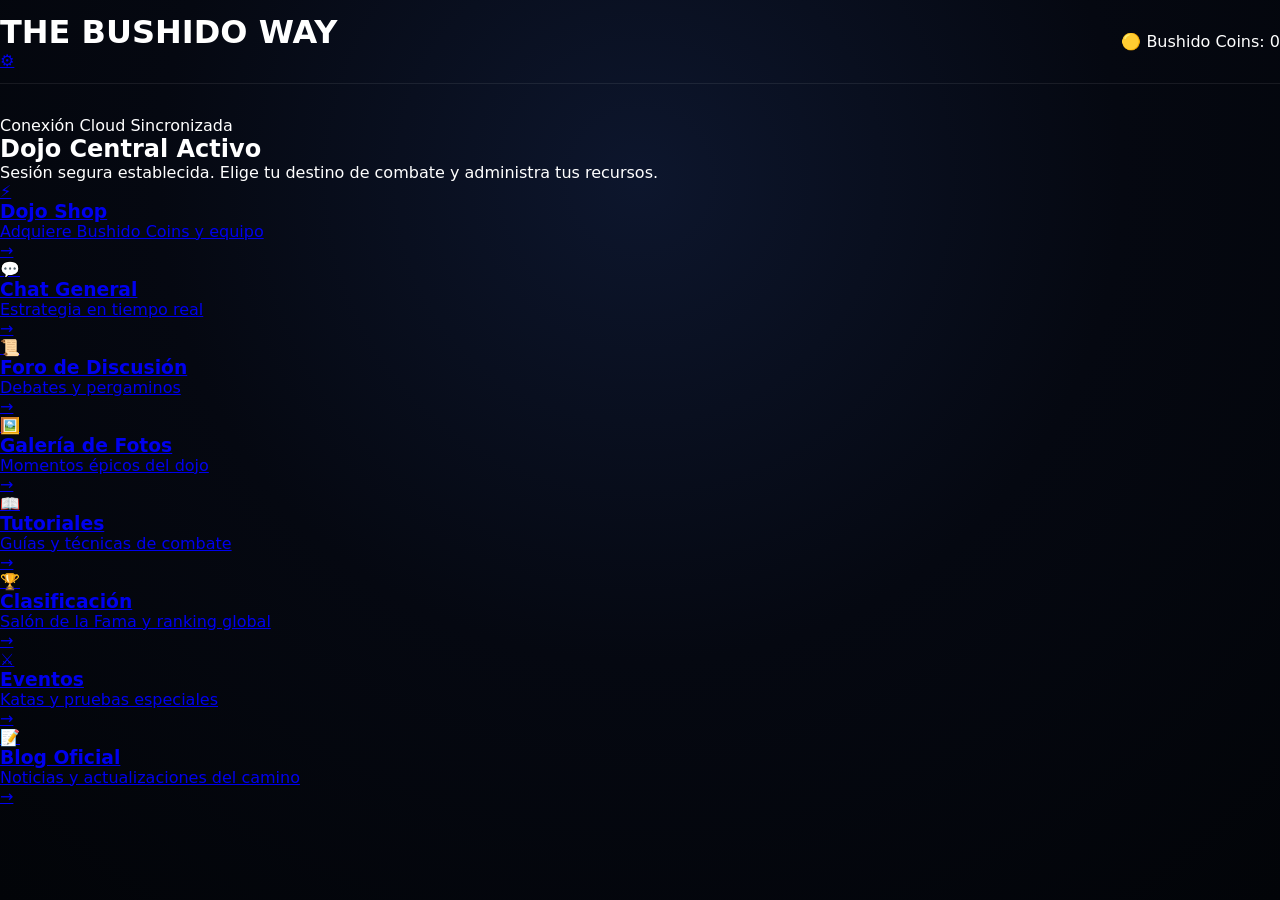
==== index.html @ c178db36 "Add files via upload" ====
﻿<!DOCTYPE html>
<html lang="es">
<head>
    <meta charset="UTF-8">
    <meta name="viewport" content="width=device-width, initial-scale=1.0">
    <title>The Bushido Way - Menú Principal</title>
    <!-- Estilo global y principal del proyecto -->
    <link rel="stylesheet" href="style.css">
</head>
<body>

    <!-- Cabecera Principal: Título, Widget de Monedas y Botón de Configuración -->
    <header class="main-header">
        <div class="header-top">
            <h1>THE BUSHIDO WAY</h1>
            <!-- Botón de Configuración (Engranaje) que redirige limpiamente a config.html -->
            <a href="config.html" class="config-gear-btn" title="Configuración">⚙️</a>
        </div>

        <!-- Widget de Monedas restaurado en su lugar original -->
        <div class="currency-widget" id="currencyWidget">
            <span class="coin-icon">🟡</span>
            <span class="coin-label">Bushido Coins:</span>
            <span id="coinBalance" class="coin-value">1100</span>
        </div>
    </header>

    <!-- Estado del Dojo / Cloud -->
    <section class="status-section">
        <div class="cloud-status-badge">
            <span class="status-dot"></span> Conexión Cloud Sincronizada
        </div>
        <h2>Dojo Central Activo</h2>
        <p>Sesión segura establecida. Elige tu destino de combate y administra tus recursos.</p>
    </section>

    <!-- Menú Principal con todos los accesos exactos vinculados a sus respectivos archivos -->
    <nav class="main-menu">
        <a href="shop.html" class="menu-card">
            <div class="menu-icon">⚡</div>
            <div class="menu-text">
                <h3>Dojo Shop</h3>
                <p>Adquiere Bushido Coins y equipo</p>
            </div>
            <span class="arrow">&rarr;</span>
        </a>

        <a href="chats.html" class="menu-card">
            <div class="menu-icon">💬</div>
            <div class="menu-text">
                <h3>Chat General</h3>
                <p>Estrategia en tiempo real</p>
            </div>
            <span class="arrow">&rarr;</span>
        </a>

        <a href="foro.html" class="menu-card">
            <div class="menu-icon">📜</div>
            <div class="menu-text">
                <h3>Foro de Discusión</h3>
                <p>Debates y pergaminos</p>
            </div>
            <span class="arrow">&rarr;</span>
        </a>

        <a href="fotos.html" class="menu-card">
            <div class="menu-icon">🖼️</div>
            <div class="menu-text">
                <h3>Galería de Fotos</h3>
                <p>Momentos épicos del dojo</p>
            </div>
            <span class="arrow">&rarr;</span>
        </a>

        <a href="tutoriales.html" class="menu-card">
            <div class="menu-icon">📖</div>
            <div class="menu-text">
                <h3>Tutoriales</h3>
                <p>Guías y técnicas de combate</p>
            </div>
            <span class="arrow">&rarr;</span>
        </a>

        <a href="clasificacion.html" class="menu-card">
            <div class="menu-icon">🏆</div>
            <div class="menu-text">
                <h3>Clasificación</h3>
                <p>Salón de la Fama y ranking global</p>
            </div>
            <span class="arrow">&rarr;</span>
        </a>

        <a href="eventos.html" class="menu-card">
            <div class="menu-icon">⚔️</div>
            <div class="menu-text">
                <h3>Eventos</h3>
                <p>Katas y pruebas especiales</p>
            </div>
            <span class="arrow">&rarr;</span>
        </a>

        <a href="blog.html" class="menu-card">
            <div class="menu-icon">📝</div>
            <div class="menu-text">
                <h3>Blog Oficial</h3>
                <p>Noticias y actualizaciones del camino</p>
            </div>
            <span class="arrow">&rarr;</span>
        </a>
    </nav>

    <!-- Script principal de control -->
    <script src="script.js"></script>
</body>
</html>
---- style.css ----
﻿:root {
    --bg-deep: #020408;
    --bg-surface: #0a0f1d;
    --bg-surface-hover: #121c38;
    --accent-gold: #f39c12;
    --accent-gold-glow: rgba(243, 156, 18, 0.45);
    --accent-cyan: #00cec9;
    --accent-cyan-glow: rgba(0, 206, 201, 0.45);
    --text-main: #ffffff;
    --text-muted: #8c9bae;
    --font-ui: 'Segoe UI', system-ui, -apple-system, sans-serif;
}

* {
    box-sizing: border-box;
    margin: 0;
    padding: 0;
}

body {
    background: radial-gradient(circle at 50% 20%, #0d162d 0%, #050811 50%, var(--bg-deep) 100%);
    color: var(--text-main);
    font-family: var(--font-ui);
    min-height: 100vh;
    overflow-x: hidden;
    position: relative;
}

/* Espacio 3D y Partículas de Luces Flotantes (Inspirado en arquitectura modular Python/Java de alto rendimiento) */
.cyber-3d-space {
    position: fixed;
    top: 0;
    left: 0;
    width: 100vw;
    height: 100vh;
    overflow: hidden;
    z-index: -1;
    pointer-events: none;
}

#floating-particles-canvas {
    position: absolute;
    top: 0;
    left: 0;
    width: 100%;
    height: 100%;
    z-index: 1;
}

.grid-floor {
    position: absolute;
    width: 200%;
    height: 200%;
    top: -50%;
    left: -50%;
    background-image: 
        linear-gradient(to right, rgba(243, 156, 18, 0.05) 1px, transparent 1px),
        linear-gradient(to bottom, rgba(243, 156, 18, 0.05) 1px, transparent 1px);
    background-size: 50px 50px;
    transform: perspective(600px) rotateX(60deg);
    animation: gridMove 25s linear infinite;
    z-index: 0;
}

@keyframes gridMove {
    0% { transform: perspective(600px) rotateX(60deg) translateY(0); }
    100% { transform: perspective(600px) rotateX(60deg) translateY(50px); }
}

.ninja-silhouette {
    position: absolute;
    opacity: 0.09;
    background-repeat: no-repeat;
    background-size: contain;
    z-index: 0;
}

.ninja-silhouette.s1 {
    width: 400px;
    height: 400px;
    right: -80px;
    bottom: -80px;
    background-image: radial-gradient(circle, var(--accent-gold) 0%, transparent 70%);
    animation: floatSilhouette 9s ease-in-out infinite alternate;
}

.ninja-silhouette.s2 {
    width: 300px;
    height: 300px;
    left: -50px;
    top: 5%;
    background-image: radial-gradient(circle, var(--accent-cyan) 0%, transparent 70%);
    animation: floatSilhouette 11s ease-in-out infinite alternate-reverse;
}

@keyframes floatSilhouette {
    0% { transform: translateY(0px) scale(1); }
    100% { transform: translateY(-30px) scale(1.08); }
}

.bushido-wrapper {
    width: 100%;
    max-width: 1280px;
    min-height: 100vh;
    margin: 0 auto;
    display: flex;
    flex-direction: column;
    padding: 1.2rem 1.5rem;
    position: relative;
    z-index: 2;
}

/* Header Adaptado y Limpio de Privacidad (Cero datos expuestos) */
.main-header {
    display: flex;
    justify-content: space-between;
    align-items: center;
    padding: 0.8rem 0;
    margin-bottom: 2rem;
    border-bottom: 1px solid rgba(255, 255, 255, 0.08);
}

.logo-area {
    display: flex;
    align-items: center;
    gap: 0.8rem;
    max-width: calc(100% - 70px);
}

.logo-icon {
    font-size: 1.6rem;
    filter: drop-shadow(0 0 12px var(--accent-gold));
}

/* Título Épico con Relieve y Brillo 3D */
.epic-title {
    font-size: clamp(1.1rem, 4vw, 1.8rem);
    letter-spacing: 2px;
    font-weight: 900;
    background: linear-gradient(135deg, #ffffff 30%, var(--accent-gold) 100%);
    -webkit-background-clip: text;
    -webkit-text-fill-color: transparent;
    text-transform: uppercase;
    filter: drop-shadow(0 0 15px rgba(243, 156, 18, 0.3));
    white-space: nowrap;
    overflow: hidden;
    text-overflow: ellipsis;
}

.hidden {
    display: none !important;
}

/* Tarjetas 3D Estilo Gaming con Brillo Intenso */
.auth-section, .verify-section {
    flex: 1;
    display: flex;
    justify-content: center;
    align-items: center;
    padding: 1.5rem 0;
}

.gaming-card-3d {
    position: relative;
    background: linear-gradient(145deg, rgba(14, 22, 40, 0.92), rgba(6, 10, 18, 0.97));
    border: 1px solid rgba(243, 156, 18, 0.4);
    padding: 2.5rem 2rem;
    border-radius: 20px;
    width: 100%;
    max-width: 440px;
    text-align: center;
    box-shadow: 0 25px 60px rgba(0, 0, 0, 0.85), 0 0 40px var(--accent-gold-glow);
    backdrop-filter: blur(15px);
    transform: perspective(1000px) rotateX(1deg);
    transition: transform 0.3s ease;
}

.gaming-card-3d:hover {
    transform: perspective(1000px) rotateX(0deg) translateY(-4px);
}

.card-glow-fx {
    position: absolute;
    top: -50px;
    left: 50%;
    transform: translateX(-50%);
    width: 200px;
    height: 100px;
    background: var(--accent-gold);
    filter: blur(70px);
    opacity: 0.35;
    z-index: 0;
}

/* Botón Back perfectamente posicionado */
.btn-back-arrow {
    position: absolute;
    top: 1rem;
    left: 1rem;
    background: rgba(255, 255, 255, 0.05);
    border: 1px solid rgba(255, 255, 255, 0.15);
    color: var(--text-main);
    padding: 0.35rem 0.75rem;
    border-radius: 8px;
    cursor: pointer;
    font-size: 0.8rem;
    font-weight: 700;
    transition: all 0.2s ease;
    z-index: 5;
}

.btn-back-arrow:hover {
    background: var(--accent-gold);
    color: #000;
    border-color: var(--accent-gold);
    box-shadow: 0 0 15px var(--accent-gold-glow);
}

.badge-tag {
    display: inline-block;
    font-size: 0.7rem;
    font-weight: 800;
    letter-spacing: 2.5px;
    color: var(--accent-gold);
    background: rgba(243, 156, 18, 0.15);
    padding: 0.35rem 1rem;
    border-radius: 20px;
    margin-bottom: 1.2rem;
    border: 1px solid rgba(243, 156, 18, 0.35);
}

.security-tag {
    color: var(--accent-cyan);
    background: rgba(0, 206, 201, 0.15);
    border-color: rgba(0, 206, 201, 0.35);
}

.epic-card-title {
    font-size: 1.7rem;
    font-weight: 900;
    margin-bottom: 0.8rem;
    position: relative;
    z-index: 1;
    background: linear-gradient(135deg, #ffffff 40%, var(--accent-gold) 100%);
    -webkit-background-clip: text;
    -webkit-text-fill-color: transparent;
}

.gaming-card-3d p {
    color: var(--text-muted);
    font-size: 0.95rem;
    line-height: 1.6;
    margin-bottom: 2rem;
    position: relative;
    z-index: 1;
}

.google-wrapper {
    position: relative;
    z-index: 1;
    display: flex;
    justify-content: center;
}

.input-group {
    margin-bottom: 1.5rem;
    position: relative;
    z-index: 1;
}

.gaming-card-3d input {
    width: 100%;
    padding: 0.9rem;
    font-size: 1.5rem;
    text-align: center;
    letter-spacing: 8px;
    background: rgba(2, 4, 8, 0.9);
    border: 1px solid rgba(255, 255, 255, 0.18);
    color: #fff;
    border-radius: 12px;
    outline: none;
    transition: all 0.3s ease;
}

.gaming-card-3d input:focus {
    border-color: var(--accent-gold);
    box-shadow: 0 0 22px var(--accent-gold-glow);
}

.btn-gaming-primary {
    position: relative;
    width: 100%;
    padding: 0.95rem;
    background: linear-gradient(135deg, #f39c12, #e67e22);
    border: none;
    color: #000;
    font-weight: 900;
    border-radius: 12px;
    cursor: pointer;
    font-size: 0.95rem;
    letter-spacing: 1px;
    text-transform: uppercase;
    transition: all 0.3s ease;
    box-shadow: 0 8px 25px var(--accent-gold-glow);
    z-index: 1;
}

.btn-gaming-primary:hover {
    transform: translateY(-2px);
    box-shadow: 0 12px 35px rgba(243, 156, 18, 0.65);
}

/* Botón de Tuerca Clásico Redondo para Configuración */
.user-menu {
    display: flex;
    align-items: center;
    position: relative;
}

.gaming-gear-btn {
    background: linear-gradient(145deg, #141e33, #0a0f1d);
    border: 2px solid var(--accent-cyan);
    color: white;
    width: 48px;
    height: 48px;
    border-radius: 50%;
    cursor: pointer;
    display: flex;
    align-items: center;
    justify-content: center;
    position: relative;
    transition: all 0.3s ease;
    box-shadow: 0 0 15px var(--accent-cyan-glow);
}

.gaming-gear-btn:hover {
    transform: rotate(45deg) scale(1.05);
    border-color: var(--accent-gold);
    box-shadow: 0 0 20px var(--accent-gold-glow);
}

.gear-icon {
    font-size: 1.3rem;
    line-height: 1;
}

.avatar-status-dot {
    position: absolute;
    bottom: 2px;
    right: 2px;
    width: 10px;
    height: 10px;
    background-color: #2ecc71;
    border-radius: 50%;
    border: 2px solid var(--bg-deep);
    box-shadow: 0 0 8px #2ecc71;
}

.dropdown-container {
    position: relative;
}

.dropdown-content {
    position: absolute;
    right: 0;
    top: calc(100% + 12px);
    background: rgba(10, 15, 29, 0.96);
    border: 1px solid rgba(0, 206, 201, 0.4);
    border-radius: 14px;
    box-shadow: 0 20px 45px rgba(0, 0, 0, 0.9);
    display: flex;
    flex-direction: column;
    min-width: 240px;
    z-index: 100;
    overflow: hidden;
    backdrop-filter: blur(12px);
    animation: fadeInDropdown 0.2s cubic-bezier(0.16, 1, 0.3, 1);
}

@keyframes fadeInDropdown {
    from { opacity: 0; transform: translateY(-10px); }
    to { opacity: 1; transform: translateY(0); }
}

.dropdown-header-info {
    padding: 0.8rem 1.1rem;
    font-size: 0.75rem;
    font-weight: 800;
    color: var(--accent-cyan);
    letter-spacing: 1.5px;
    background: rgba(0, 206, 201, 0.08);
    border-bottom: 1px solid rgba(255, 255, 255, 0.06);
    text-transform: uppercase;
}

.dropdown-content button {
    background: none;
    border: none;
    color: var(--text-main);
    padding: 0.9rem 1.1rem;
    text-align: left;
    cursor: pointer;
    font-size: 0.9rem;
    font-weight: 600;
    width: 100%;
    transition: background 0.2s, color 0.2s;
    display: flex;
    align-items: center;
    gap: 0.6rem;
    border-bottom: 1px solid rgba(255, 255, 255, 0.03);
}

.dropdown-content button:hover {
    background: rgba(0, 206, 201, 0.15);
    color: var(--accent-cyan);
}

/* Panel Principal / Dashboard */
.main-panel {
    flex: 1;
    display: flex;
    flex-direction: column;
    padding-top: 0.5rem;
    width: 100%;
}

.hero-banner-3d {
    position: relative;
    background: linear-gradient(135deg, rgba(16, 26, 48, 0.85), rgba(8, 12, 22, 0.95));
    border: 1px solid rgba(243, 156, 18, 0.35);
    border-left: 6px solid var(--accent-gold);
    padding: 2.2rem;
    border-radius: 16px;
    margin-bottom: 2rem;
    display: flex;
    justify-content: space-between;
    align-items: center;
    box-shadow: 0 15px 35px rgba(0,0,0,0.6);
    overflow: hidden;
}

.status-badge {
    display: inline-block;
    font-size: 0.75rem;
    font-weight: 800;
    color: #2ecc71;
    background: rgba(46, 204, 113, 0.15);
    padding: 0.35rem 0.9rem;
    border-radius: 20px;
    margin-bottom: 0.8rem;
    border: 1px solid rgba(46, 204, 113, 0.35);
}

.banner-content h2 {
    font-size: clamp(1.5rem, 3vw, 2.2rem);
    font-weight: 900;
    margin-bottom: 0.5rem;
    letter-spacing: 0.5px;
}

.banner-content p {
    color: var(--text-muted);
    font-size: 0.95rem;
    max-width: 650px;
    line-height: 1.5;
}

.banner-crest {
    font-size: 5rem;
    opacity: 0.25;
    filter: drop-shadow(0 0 25px var(--accent-gold));
    display: none;
}

@media(min-width: 768px) {
    .banner-crest {
        display: block;
    }
}

.dashboard-grid {
    display: grid;
    grid-template-columns: 1fr;
    gap: 1.25rem;
    margin-bottom: 3rem;
}

@media(min-width: 768px) {
    .dashboard-grid {
        grid-template-columns: repeat(2, 1fr);
    }
}

@media(min-width: 1024px) {
    .dashboard-grid {
        grid-template-columns: repeat(4, 1fr);
    }
}

.gaming-dashboard-card {
    position: relative;
    background: var(--bg-surface);
    border: 1px solid rgba(255, 255, 255, 0.08);
    padding: 1.5rem;
    border-radius: 14px;
    text-decoration: none;
    color: inherit;
    display: flex;
    flex-direction: column;
    justify-content: space-between;
    transition: all 0.3s cubic-bezier(0.16, 1, 0.3, 1);
    overflow: hidden;
}

.gaming-dashboard-card::before {
    content: '';
    position: absolute;
    top: 0;
    left: 0;
    width: 100%;
    height: 3px;
    background: var(--card-accent, var(--accent-gold));
    opacity: 0.7;
    transition: opacity 0.3s ease;
}

.gaming-dashboard-card:hover {
    transform: translateY(-5px);
    border-color: var(--card-accent, var(--accent-gold));
    background: var(--bg-surface-hover);
    box-shadow: 0 15px 35px rgba(0,0,0,0.7);
}

.gaming-dashboard-card:hover::before {
    opacity: 1;
}

.card-icon {
    font-size: 2.2rem;
    margin-bottom: 1rem;
}

.card-info h3 {
    color: var(--text-main);
    margin-bottom: 0.35rem;
    font-size: 1.15rem;
    font-weight: 800;
    transition: color 0.2s;
}

.gaming-dashboard-card:hover .card-info h3 {
    color: var(--card-accent, var(--accent-gold));
}

.card-info p {
    color: var(--text-muted);
    font-size: 0.85rem;
    line-height: 1.4;
}

.card-arrow {
    align-self: flex-end;
    font-size: 1.2rem;
    color: var(--text-muted);
    opacity: 0.5;
    transition: all 0.3s ease;
    margin-top: 1rem;
}

.gaming-dashboard-card:hover .card-arrow {
    opacity: 1;
    transform: translateX(5px);
    color: var(--card-accent, var(--accent-gold));
}
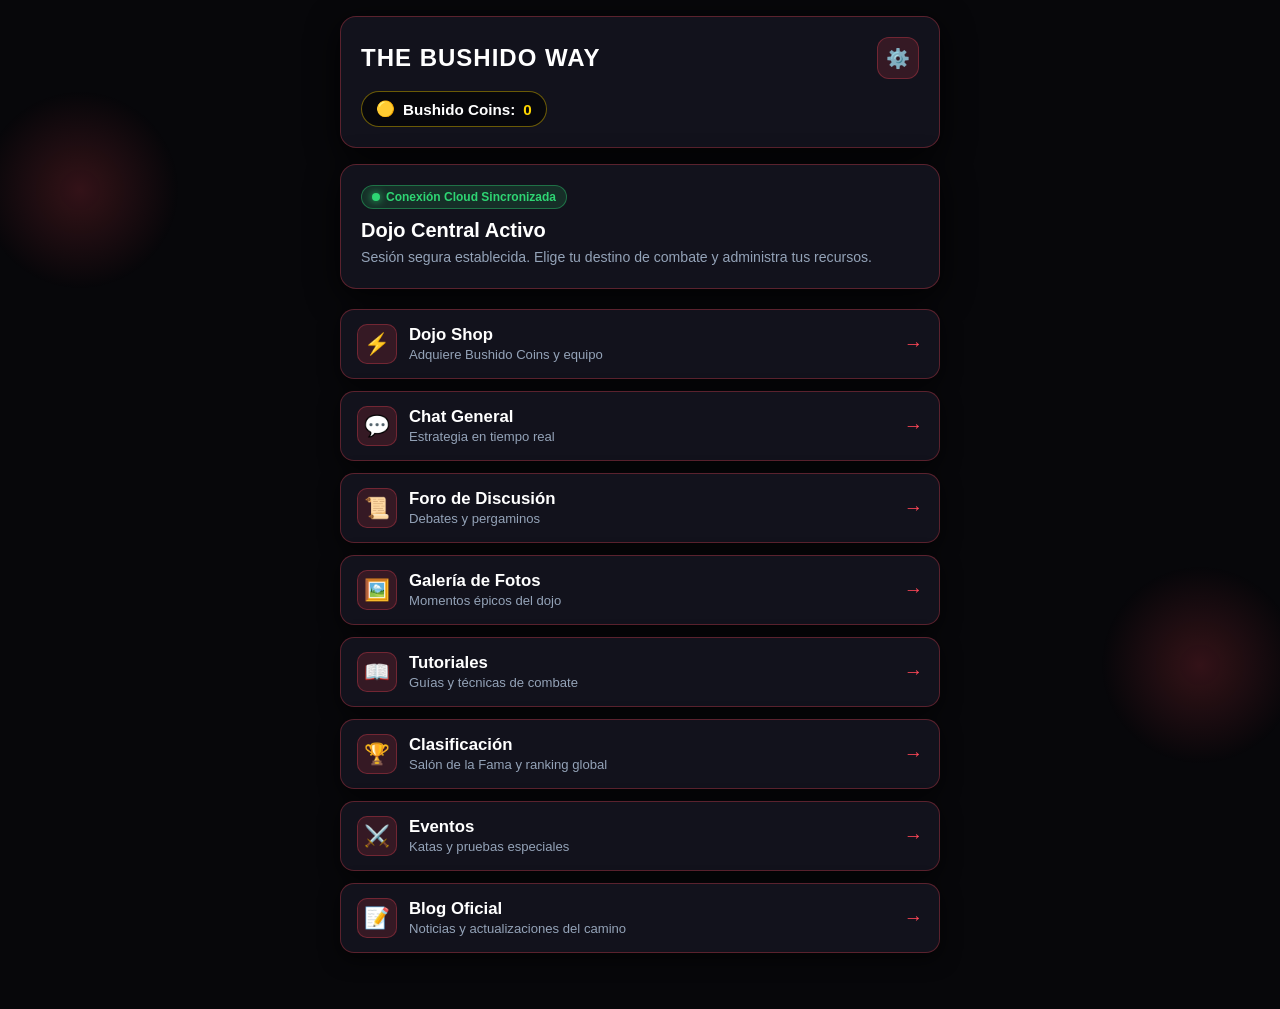
==== commit 3cb597df: "Add files via upload" ====
--- a/index.html
+++ b/index.html
@@ -5,7 +5,7 @@
     <meta name="viewport" content="width=device-width, initial-scale=1.0">
     <title>The Bushido Way - Menú Principal</title>
     <!-- Estilo global y principal del proyecto -->
-    <link rel="stylesheet" href="style.css">
+    <link rel="stylesheet" href="style.css?v=3">
 </head>
 <body>
 
@@ -17,11 +17,11 @@
             <a href="config.html" class="config-gear-btn" title="Configuración">⚙️</a>
         </div>
 
-        <!-- Widget de Monedas restaurado en su lugar original -->
+        <!-- Widget de Monedas iniciado en 0 para pruebas de recarga -->
         <div class="currency-widget" id="currencyWidget">
             <span class="coin-icon">🟡</span>
             <span class="coin-label">Bushido Coins:</span>
-            <span id="coinBalance" class="coin-value">1100</span>
+            <span id="coinBalance" class="coin-value">0</span>
         </div>
     </header>
 
--- a/style.css
+++ b/style.css
@@ -1,14 +1,13 @@
-﻿:root {
-    --bg-deep: #020408;
-    --bg-surface: #0a0f1d;
-    --bg-surface-hover: #121c38;
-    --accent-gold: #f39c12;
-    --accent-gold-glow: rgba(243, 156, 18, 0.45);
-    --accent-cyan: #00cec9;
-    --accent-cyan-glow: rgba(0, 206, 201, 0.45);
+﻿@charset "UTF-8";
+
+:root {
+    --bg-deep: #07070a;
+    --card-bg: #12121c;
+    --primary-accent: #ff4757;
+    --primary-glow: rgba(255, 71, 87, 0.4);
     --text-main: #ffffff;
-    --text-muted: #8c9bae;
-    --font-ui: 'Segoe UI', system-ui, -apple-system, sans-serif;
+    --text-muted: #94a3b8;
+    --border-color: rgba(255, 71, 87, 0.3);
 }
 
 * {
@@ -18,557 +17,231 @@
 }
 
 body {
-    background: radial-gradient(circle at 50% 20%, #0d162d 0%, #050811 50%, var(--bg-deep) 100%);
-    color: var(--text-main);
-    font-family: var(--font-ui);
+    background-color: var(--bg-deep) !important;
+    color: var(--text-main) !important;
+    font-family: 'Segoe UI', Tahoma, Geneva, Verdana, sans-serif;
     min-height: 100vh;
+    padding: 16px;
+    display: flex;
+    flex-direction: column;
+    align-items: center;
+    position: relative;
     overflow-x: hidden;
-    position: relative;
-}
-
-/* Espacio 3D y Partículas de Luces Flotantes (Inspirado en arquitectura modular Python/Java de alto rendimiento) */
-.cyber-3d-space {
+}
+
+/* --- Efecto de Partículas de Luces Flotantes 3D --- */
+body::before, body::after {
+    content: '';
     position: fixed;
-    top: 0;
-    left: 0;
-    width: 100vw;
-    height: 100vh;
-    overflow: hidden;
+    width: 200px;
+    height: 200px;
+    border-radius: 50%;
+    background: radial-gradient(circle, rgba(255, 71, 87, 0.18) 0%, transparent 70%);
     z-index: -1;
     pointer-events: none;
-}
-
-#floating-particles-canvas {
-    position: absolute;
-    top: 0;
-    left: 0;
+    animation: floatingParticles 12s ease-in-out infinite alternate;
+}
+
+body::before {
+    top: 10%;
+    left: -20px;
+}
+
+body::after {
+    bottom: 15%;
+    right: -20px;
+    animation-delay: -6s;
+}
+
+@keyframes floatingParticles {
+    0% { transform: translateY(0) scale(1); opacity: 0.6; }
+    100% { transform: translateY(-40px) scale(1.2); opacity: 1; }
+}
+
+/* Contenedor maestro adaptativo */
+.main-header, .status-section, .main-menu {
     width: 100%;
-    height: 100%;
-    z-index: 1;
-}
-
-.grid-floor {
-    position: absolute;
-    width: 200%;
-    height: 200%;
-    top: -50%;
-    left: -50%;
-    background-image: 
-        linear-gradient(to right, rgba(243, 156, 18, 0.05) 1px, transparent 1px),
-        linear-gradient(to bottom, rgba(243, 156, 18, 0.05) 1px, transparent 1px);
-    background-size: 50px 50px;
-    transform: perspective(600px) rotateX(60deg);
-    animation: gridMove 25s linear infinite;
-    z-index: 0;
-}
-
-@keyframes gridMove {
-    0% { transform: perspective(600px) rotateX(60deg) translateY(0); }
-    100% { transform: perspective(600px) rotateX(60deg) translateY(50px); }
-}
-
-.ninja-silhouette {
-    position: absolute;
-    opacity: 0.09;
-    background-repeat: no-repeat;
-    background-size: contain;
-    z-index: 0;
-}
-
-.ninja-silhouette.s1 {
-    width: 400px;
-    height: 400px;
-    right: -80px;
-    bottom: -80px;
-    background-image: radial-gradient(circle, var(--accent-gold) 0%, transparent 70%);
-    animation: floatSilhouette 9s ease-in-out infinite alternate;
-}
-
-.ninja-silhouette.s2 {
-    width: 300px;
-    height: 300px;
-    left: -50px;
-    top: 5%;
-    background-image: radial-gradient(circle, var(--accent-cyan) 0%, transparent 70%);
-    animation: floatSilhouette 11s ease-in-out infinite alternate-reverse;
-}
-
-@keyframes floatSilhouette {
-    0% { transform: translateY(0px) scale(1); }
-    100% { transform: translateY(-30px) scale(1.08); }
-}
-
-.bushido-wrapper {
-    width: 100%;
-    max-width: 1280px;
-    min-height: 100vh;
-    margin: 0 auto;
+    max-width: 600px;
+}
+
+/* Cabecera Principal */
+.main-header {
+    background: var(--card-bg) !important;
+    border: 1px solid var(--border-color) !important;
+    border-radius: 16px;
+    padding: 20px;
+    margin-bottom: 16px;
+    box-shadow: 0 8px 32px rgba(0, 0, 0, 0.8);
+}
+
+.header-top {
+    display: flex;
+    justify-content: space-between;
+    align-items: center;
+    margin-bottom: 12px;
+}
+
+.main-header h1 {
+    font-size: clamp(1.2rem, 4vw, 1.5rem);
+    font-weight: 800;
+    color: #ffffff;
+    letter-spacing: 1px;
+}
+
+/* Botón de Configuración */
+.config-gear-btn {
+    background: rgba(255, 71, 87, 0.15);
+    border: 1px solid var(--border-color);
+    width: 42px;
+    height: 42px;
+    border-radius: 12px;
+    display: flex;
+    align-items: center;
+    justify-content: center;
+    font-size: 1.2rem;
+    text-decoration: none;
+    flex-shrink: 0;
+}
+
+/* Widget de Monedas */
+.currency-widget {
+    display: inline-flex;
+    align-items: center;
+    gap: 8px;
+    background: rgba(0, 0, 0, 0.6);
+    border: 1px solid rgba(255, 215, 0, 0.4);
+    padding: 8px 14px;
+    border-radius: 20px;
+    font-size: clamp(0.85rem, 2.5vw, 0.95rem);
+    font-weight: 700;
+}
+
+.coin-value {
+    color: #ffd700;
+}
+
+/* Sección de Estado Cloud */
+.status-section {
+    background: var(--card-bg) !important;
+    border: 1px solid var(--border-color) !important;
+    border-radius: 16px;
+    padding: 20px;
+    margin-bottom: 20px;
+    box-shadow: 0 8px 32px rgba(0, 0, 0, 0.8);
+}
+
+.cloud-status-badge {
+    display: inline-flex;
+    align-items: center;
+    gap: 6px;
+    background: rgba(46, 213, 115, 0.15);
+    color: #2ed573;
+    padding: 4px 10px;
+    border-radius: 20px;
+    font-size: 0.75rem;
+    font-weight: 600;
+    margin-bottom: 10px;
+    border: 1px solid rgba(46, 213, 115, 0.4);
+}
+
+.status-dot {
+    width: 8px;
+    height: 8px;
+    background-color: #2ed573;
+    border-radius: 50%;
+    box-shadow: 0 0 8px #2ed573;
+}
+
+.status-section h2 {
+    font-size: clamp(1.1rem, 3vw, 1.25rem);
+    margin-bottom: 6px;
+    color: #fff;
+}
+
+.status-section p {
+    color: var(--text-muted);
+    font-size: clamp(0.8rem, 2.5vw, 0.88rem);
+    line-height: 1.4;
+}
+
+/* Menú Principal: Tarjetas 3D Pro Adaptables */
+.main-menu {
     display: flex;
     flex-direction: column;
-    padding: 1.2rem 1.5rem;
-    position: relative;
-    z-index: 2;
-}
-
-/* Header Adaptado y Limpio de Privacidad (Cero datos expuestos) */
-.main-header {
-    display: flex;
-    justify-content: space-between;
-    align-items: center;
-    padding: 0.8rem 0;
-    margin-bottom: 2rem;
-    border-bottom: 1px solid rgba(255, 255, 255, 0.08);
-}
-
-.logo-area {
-    display: flex;
-    align-items: center;
-    gap: 0.8rem;
-    max-width: calc(100% - 70px);
-}
-
-.logo-icon {
-    font-size: 1.6rem;
-    filter: drop-shadow(0 0 12px var(--accent-gold));
-}
-
-/* Título Épico con Relieve y Brillo 3D */
-.epic-title {
-    font-size: clamp(1.1rem, 4vw, 1.8rem);
-    letter-spacing: 2px;
-    font-weight: 900;
-    background: linear-gradient(135deg, #ffffff 30%, var(--accent-gold) 100%);
-    -webkit-background-clip: text;
-    -webkit-text-fill-color: transparent;
-    text-transform: uppercase;
-    filter: drop-shadow(0 0 15px rgba(243, 156, 18, 0.3));
+    gap: 12px;
+    padding-bottom: 40px;
+}
+
+.menu-card {
+    display: flex !important;
+    align-items: center !important;
+    justify-content: space-between !important;
+    background: var(--card-bg) !important;
+    border: 1px solid var(--border-color) !important;
+    border-radius: 14px !important;
+    padding: 14px 16px !important;
+    text-decoration: none !important;
+    box-shadow: 0 6px 20px rgba(0, 0, 0, 0.6);
+    transition: transform 0.2s ease, border-color 0.2s ease;
+}
+
+.menu-card:active {
+    transform: scale(0.98);
+}
+
+.menu-icon {
+    font-size: 1.3rem;
+    width: 40px;
+    height: 40px;
+    background: rgba(255, 71, 87, 0.15);
+    border-radius: 10px;
+    display: flex;
+    align-items: center;
+    justify-content: center;
+    flex-shrink: 0;
+    border: 1px solid rgba(255, 71, 87, 0.3);
+}
+
+.menu-text {
+    flex: 1;
+    margin-left: 12px;
+    overflow: hidden;
+}
+
+.menu-text h3 {
+    font-size: clamp(0.95rem, 2.5vw, 1.05rem);
+    font-weight: 700;
+    color: #ffffff !important;
+    margin-bottom: 2px;
     white-space: nowrap;
     overflow: hidden;
     text-overflow: ellipsis;
 }
 
-.hidden {
-    display: none !important;
-}
-
-/* Tarjetas 3D Estilo Gaming con Brillo Intenso */
-.auth-section, .verify-section {
-    flex: 1;
-    display: flex;
-    justify-content: center;
-    align-items: center;
-    padding: 1.5rem 0;
-}
-
-.gaming-card-3d {
-    position: relative;
-    background: linear-gradient(145deg, rgba(14, 22, 40, 0.92), rgba(6, 10, 18, 0.97));
-    border: 1px solid rgba(243, 156, 18, 0.4);
-    padding: 2.5rem 2rem;
-    border-radius: 20px;
-    width: 100%;
-    max-width: 440px;
-    text-align: center;
-    box-shadow: 0 25px 60px rgba(0, 0, 0, 0.85), 0 0 40px var(--accent-gold-glow);
-    backdrop-filter: blur(15px);
-    transform: perspective(1000px) rotateX(1deg);
-    transition: transform 0.3s ease;
-}
-
-.gaming-card-3d:hover {
-    transform: perspective(1000px) rotateX(0deg) translateY(-4px);
-}
-
-.card-glow-fx {
-    position: absolute;
-    top: -50px;
-    left: 50%;
-    transform: translateX(-50%);
-    width: 200px;
-    height: 100px;
-    background: var(--accent-gold);
-    filter: blur(70px);
-    opacity: 0.35;
-    z-index: 0;
-}
-
-/* Botón Back perfectamente posicionado */
-.btn-back-arrow {
-    position: absolute;
-    top: 1rem;
-    left: 1rem;
-    background: rgba(255, 255, 255, 0.05);
-    border: 1px solid rgba(255, 255, 255, 0.15);
-    color: var(--text-main);
-    padding: 0.35rem 0.75rem;
-    border-radius: 8px;
-    cursor: pointer;
-    font-size: 0.8rem;
-    font-weight: 700;
-    transition: all 0.2s ease;
-    z-index: 5;
-}
-
-.btn-back-arrow:hover {
-    background: var(--accent-gold);
-    color: #000;
-    border-color: var(--accent-gold);
-    box-shadow: 0 0 15px var(--accent-gold-glow);
-}
-
-.badge-tag {
-    display: inline-block;
-    font-size: 0.7rem;
-    font-weight: 800;
-    letter-spacing: 2.5px;
-    color: var(--accent-gold);
-    background: rgba(243, 156, 18, 0.15);
-    padding: 0.35rem 1rem;
-    border-radius: 20px;
-    margin-bottom: 1.2rem;
-    border: 1px solid rgba(243, 156, 18, 0.35);
-}
-
-.security-tag {
-    color: var(--accent-cyan);
-    background: rgba(0, 206, 201, 0.15);
-    border-color: rgba(0, 206, 201, 0.35);
-}
-
-.epic-card-title {
-    font-size: 1.7rem;
-    font-weight: 900;
-    margin-bottom: 0.8rem;
-    position: relative;
-    z-index: 1;
-    background: linear-gradient(135deg, #ffffff 40%, var(--accent-gold) 100%);
-    -webkit-background-clip: text;
-    -webkit-text-fill-color: transparent;
-}
-
-.gaming-card-3d p {
-    color: var(--text-muted);
-    font-size: 0.95rem;
-    line-height: 1.6;
-    margin-bottom: 2rem;
-    position: relative;
-    z-index: 1;
-}
-
-.google-wrapper {
-    position: relative;
-    z-index: 1;
-    display: flex;
-    justify-content: center;
-}
-
-.input-group {
-    margin-bottom: 1.5rem;
-    position: relative;
-    z-index: 1;
-}
-
-.gaming-card-3d input {
-    width: 100%;
-    padding: 0.9rem;
-    font-size: 1.5rem;
-    text-align: center;
-    letter-spacing: 8px;
-    background: rgba(2, 4, 8, 0.9);
-    border: 1px solid rgba(255, 255, 255, 0.18);
-    color: #fff;
-    border-radius: 12px;
-    outline: none;
-    transition: all 0.3s ease;
-}
-
-.gaming-card-3d input:focus {
-    border-color: var(--accent-gold);
-    box-shadow: 0 0 22px var(--accent-gold-glow);
-}
-
-.btn-gaming-primary {
-    position: relative;
-    width: 100%;
-    padding: 0.95rem;
-    background: linear-gradient(135deg, #f39c12, #e67e22);
-    border: none;
-    color: #000;
-    font-weight: 900;
-    border-radius: 12px;
-    cursor: pointer;
-    font-size: 0.95rem;
-    letter-spacing: 1px;
-    text-transform: uppercase;
-    transition: all 0.3s ease;
-    box-shadow: 0 8px 25px var(--accent-gold-glow);
-    z-index: 1;
-}
-
-.btn-gaming-primary:hover {
-    transform: translateY(-2px);
-    box-shadow: 0 12px 35px rgba(243, 156, 18, 0.65);
-}
-
-/* Botón de Tuerca Clásico Redondo para Configuración */
-.user-menu {
-    display: flex;
-    align-items: center;
-    position: relative;
-}
-
-.gaming-gear-btn {
-    background: linear-gradient(145deg, #141e33, #0a0f1d);
-    border: 2px solid var(--accent-cyan);
-    color: white;
-    width: 48px;
-    height: 48px;
-    border-radius: 50%;
-    cursor: pointer;
-    display: flex;
-    align-items: center;
-    justify-content: center;
-    position: relative;
-    transition: all 0.3s ease;
-    box-shadow: 0 0 15px var(--accent-cyan-glow);
-}
-
-.gaming-gear-btn:hover {
-    transform: rotate(45deg) scale(1.05);
-    border-color: var(--accent-gold);
-    box-shadow: 0 0 20px var(--accent-gold-glow);
-}
-
-.gear-icon {
-    font-size: 1.3rem;
-    line-height: 1;
-}
-
-.avatar-status-dot {
-    position: absolute;
-    bottom: 2px;
-    right: 2px;
-    width: 10px;
-    height: 10px;
-    background-color: #2ecc71;
-    border-radius: 50%;
-    border: 2px solid var(--bg-deep);
-    box-shadow: 0 0 8px #2ecc71;
-}
-
-.dropdown-container {
-    position: relative;
-}
-
-.dropdown-content {
-    position: absolute;
-    right: 0;
-    top: calc(100% + 12px);
-    background: rgba(10, 15, 29, 0.96);
-    border: 1px solid rgba(0, 206, 201, 0.4);
-    border-radius: 14px;
-    box-shadow: 0 20px 45px rgba(0, 0, 0, 0.9);
-    display: flex;
-    flex-direction: column;
-    min-width: 240px;
-    z-index: 100;
+.menu-text p {
+    font-size: clamp(0.75rem, 2vw, 0.82rem);
+    color: var(--text-muted) !important;
+    white-space: nowrap;
     overflow: hidden;
-    backdrop-filter: blur(12px);
-    animation: fadeInDropdown 0.2s cubic-bezier(0.16, 1, 0.3, 1);
-}
-
-@keyframes fadeInDropdown {
-    from { opacity: 0; transform: translateY(-10px); }
-    to { opacity: 1; transform: translateY(0); }
-}
-
-.dropdown-header-info {
-    padding: 0.8rem 1.1rem;
-    font-size: 0.75rem;
-    font-weight: 800;
-    color: var(--accent-cyan);
-    letter-spacing: 1.5px;
-    background: rgba(0, 206, 201, 0.08);
-    border-bottom: 1px solid rgba(255, 255, 255, 0.06);
-    text-transform: uppercase;
-}
-
-.dropdown-content button {
-    background: none;
-    border: none;
-    color: var(--text-main);
-    padding: 0.9rem 1.1rem;
-    text-align: left;
-    cursor: pointer;
-    font-size: 0.9rem;
-    font-weight: 600;
-    width: 100%;
-    transition: background 0.2s, color 0.2s;
-    display: flex;
-    align-items: center;
-    gap: 0.6rem;
-    border-bottom: 1px solid rgba(255, 255, 255, 0.03);
-}
-
-.dropdown-content button:hover {
-    background: rgba(0, 206, 201, 0.15);
-    color: var(--accent-cyan);
-}
-
-/* Panel Principal / Dashboard */
-.main-panel {
-    flex: 1;
-    display: flex;
-    flex-direction: column;
-    padding-top: 0.5rem;
-    width: 100%;
-}
-
-.hero-banner-3d {
-    position: relative;
-    background: linear-gradient(135deg, rgba(16, 26, 48, 0.85), rgba(8, 12, 22, 0.95));
-    border: 1px solid rgba(243, 156, 18, 0.35);
-    border-left: 6px solid var(--accent-gold);
-    padding: 2.2rem;
-    border-radius: 16px;
-    margin-bottom: 2rem;
-    display: flex;
-    justify-content: space-between;
-    align-items: center;
-    box-shadow: 0 15px 35px rgba(0,0,0,0.6);
-    overflow: hidden;
-}
-
-.status-badge {
-    display: inline-block;
-    font-size: 0.75rem;
-    font-weight: 800;
-    color: #2ecc71;
-    background: rgba(46, 204, 113, 0.15);
-    padding: 0.35rem 0.9rem;
-    border-radius: 20px;
-    margin-bottom: 0.8rem;
-    border: 1px solid rgba(46, 204, 113, 0.35);
-}
-
-.banner-content h2 {
-    font-size: clamp(1.5rem, 3vw, 2.2rem);
-    font-weight: 900;
-    margin-bottom: 0.5rem;
-    letter-spacing: 0.5px;
-}
-
-.banner-content p {
-    color: var(--text-muted);
-    font-size: 0.95rem;
-    max-width: 650px;
-    line-height: 1.5;
-}
-
-.banner-crest {
-    font-size: 5rem;
-    opacity: 0.25;
-    filter: drop-shadow(0 0 25px var(--accent-gold));
-    display: none;
-}
-
-@media(min-width: 768px) {
-    .banner-crest {
-        display: block;
+    text-overflow: ellipsis;
+}
+
+.arrow {
+    color: var(--primary-accent);
+    font-size: 1.2rem;
+    font-weight: bold;
+    flex-shrink: 0;
+    margin-left: 8px;
+}
+
+@media (max-width: 360px) {
+    body {
+        padding: 10px;
     }
-}
-
-.dashboard-grid {
-    display: grid;
-    grid-template-columns: 1fr;
-    gap: 1.25rem;
-    margin-bottom: 3rem;
-}
-
-@media(min-width: 768px) {
-    .dashboard-grid {
-        grid-template-columns: repeat(2, 1fr);
+    .main-header, .status-section {
+        padding: 14px;
     }
-}
-
-@media(min-width: 1024px) {
-    .dashboard-grid {
-        grid-template-columns: repeat(4, 1fr);
+    .menu-card {
+        padding: 12px !important;
     }
-}
-
-.gaming-dashboard-card {
-    position: relative;
-    background: var(--bg-surface);
-    border: 1px solid rgba(255, 255, 255, 0.08);
-    padding: 1.5rem;
-    border-radius: 14px;
-    text-decoration: none;
-    color: inherit;
-    display: flex;
-    flex-direction: column;
-    justify-content: space-between;
-    transition: all 0.3s cubic-bezier(0.16, 1, 0.3, 1);
-    overflow: hidden;
-}
-
-.gaming-dashboard-card::before {
-    content: '';
-    position: absolute;
-    top: 0;
-    left: 0;
-    width: 100%;
-    height: 3px;
-    background: var(--card-accent, var(--accent-gold));
-    opacity: 0.7;
-    transition: opacity 0.3s ease;
-}
-
-.gaming-dashboard-card:hover {
-    transform: translateY(-5px);
-    border-color: var(--card-accent, var(--accent-gold));
-    background: var(--bg-surface-hover);
-    box-shadow: 0 15px 35px rgba(0,0,0,0.7);
-}
-
-.gaming-dashboard-card:hover::before {
-    opacity: 1;
-}
-
-.card-icon {
-    font-size: 2.2rem;
-    margin-bottom: 1rem;
-}
-
-.card-info h3 {
-    color: var(--text-main);
-    margin-bottom: 0.35rem;
-    font-size: 1.15rem;
-    font-weight: 800;
-    transition: color 0.2s;
-}
-
-.gaming-dashboard-card:hover .card-info h3 {
-    color: var(--card-accent, var(--accent-gold));
-}
-
-.card-info p {
-    color: var(--text-muted);
-    font-size: 0.85rem;
-    line-height: 1.4;
-}
-
-.card-arrow {
-    align-self: flex-end;
-    font-size: 1.2rem;
-    color: var(--text-muted);
-    opacity: 0.5;
-    transition: all 0.3s ease;
-    margin-top: 1rem;
-}
-
-.gaming-dashboard-card:hover .card-arrow {
-    opacity: 1;
-    transform: translateX(5px);
-    color: var(--card-accent, var(--accent-gold));
 }
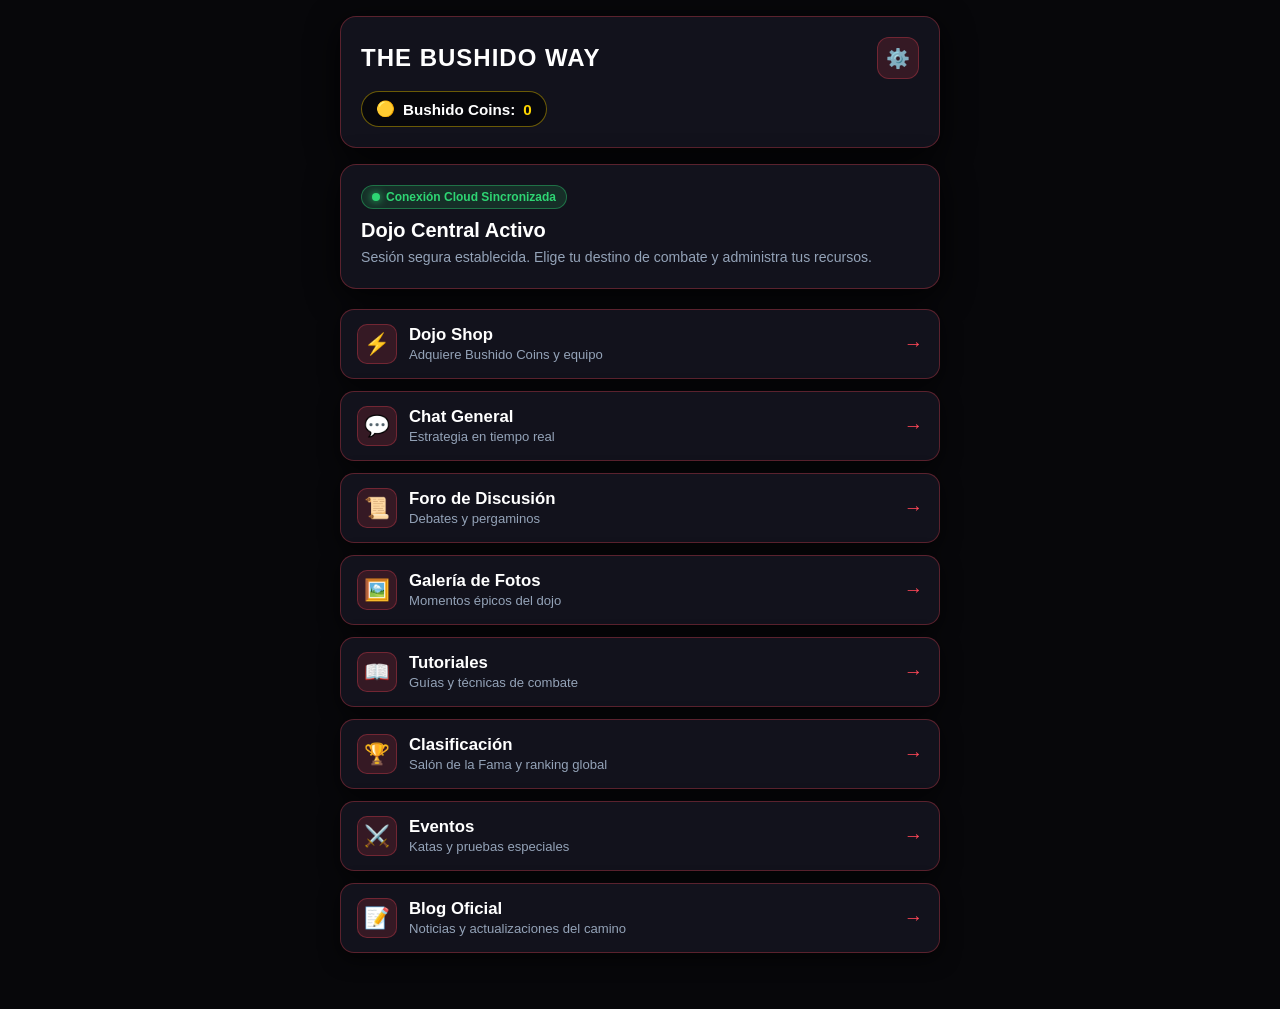
==== commit 17e22ec7: "Add files via upload" ====
--- a/index.html
+++ b/index.html
@@ -4,20 +4,19 @@
     <meta charset="UTF-8">
     <meta name="viewport" content="width=device-width, initial-scale=1.0">
     <title>The Bushido Way - Menú Principal</title>
-    <!-- Estilo global y principal del proyecto -->
-    <link rel="stylesheet" href="style.css?v=3">
+    <!-- Estilo global con versión actualizada -->
+    <link rel="stylesheet" href="style.css?v=4">
 </head>
 <body>
 
-    <!-- Cabecera Principal: Título, Widget de Monedas y Botón de Configuración -->
+    <!-- Cabecera Principal -->
     <header class="main-header">
         <div class="header-top">
             <h1>THE BUSHIDO WAY</h1>
-            <!-- Botón de Configuración (Engranaje) que redirige limpiamente a config.html -->
             <a href="config.html" class="config-gear-btn" title="Configuración">⚙️</a>
         </div>
 
-        <!-- Widget de Monedas iniciado en 0 para pruebas de recarga -->
+        <!-- Widget de Monedas en 0 para pruebas de recarga -->
         <div class="currency-widget" id="currencyWidget">
             <span class="coin-icon">🟡</span>
             <span class="coin-label">Bushido Coins:</span>
@@ -34,7 +33,7 @@
         <p>Sesión segura establecida. Elige tu destino de combate y administra tus recursos.</p>
     </section>
 
-    <!-- Menú Principal con todos los accesos exactos vinculados a sus respectivos archivos -->
+    <!-- Menú Principal -->
     <nav class="main-menu">
         <a href="shop.html" class="menu-card">
             <div class="menu-icon">⚡</div>
--- a/style.css
+++ b/style.css
@@ -29,33 +29,50 @@
     overflow-x: hidden;
 }
 
-/* --- Efecto de Partículas de Luces Flotantes 3D --- */
+/* --- Partículas de Luces Pequeñas Flotantes (Estilo Luciérnagas Ciberpunk) --- */
 body::before, body::after {
     content: '';
     position: fixed;
-    width: 200px;
-    height: 200px;
+    width: 6px;
+    height: 6px;
+    background-color: var(--primary-accent);
     border-radius: 50%;
-    background: radial-gradient(circle, rgba(255, 71, 87, 0.18) 0%, transparent 70%);
+    box-shadow: 0 0 10px #ff4757, 0 0 20px #ff4757;
     z-index: -1;
     pointer-events: none;
-    animation: floatingParticles 12s ease-in-out infinite alternate;
+    animation: smallFloatingParticles 8s linear infinite;
+    opacity: 0;
 }
 
 body::before {
-    top: 10%;
-    left: -20px;
+    left: 20%;
+    top: 100%;
+    animation-duration: 7s;
+    animation-delay: 0s;
 }
 
 body::after {
-    bottom: 15%;
-    right: -20px;
-    animation-delay: -6s;
-}
-
-@keyframes floatingParticles {
-    0% { transform: translateY(0) scale(1); opacity: 0.6; }
-    100% { transform: translateY(-40px) scale(1.2); opacity: 1; }
+    left: 75%;
+    top: 100%;
+    animation-duration: 10s;
+    animation-delay: 3s;
+}
+
+@keyframes smallFloatingParticles {
+    0% {
+        transform: translateY(0) translateX(0) scale(0.8);
+        opacity: 0;
+    }
+    20% {
+        opacity: 0.8;
+    }
+    80% {
+        opacity: 0.8;
+    }
+    100% {
+        transform: translateY(-110vh) translateX(25px) scale(1.2);
+        opacity: 0;
+    }
 }
 
 /* Contenedor maestro adaptativo */
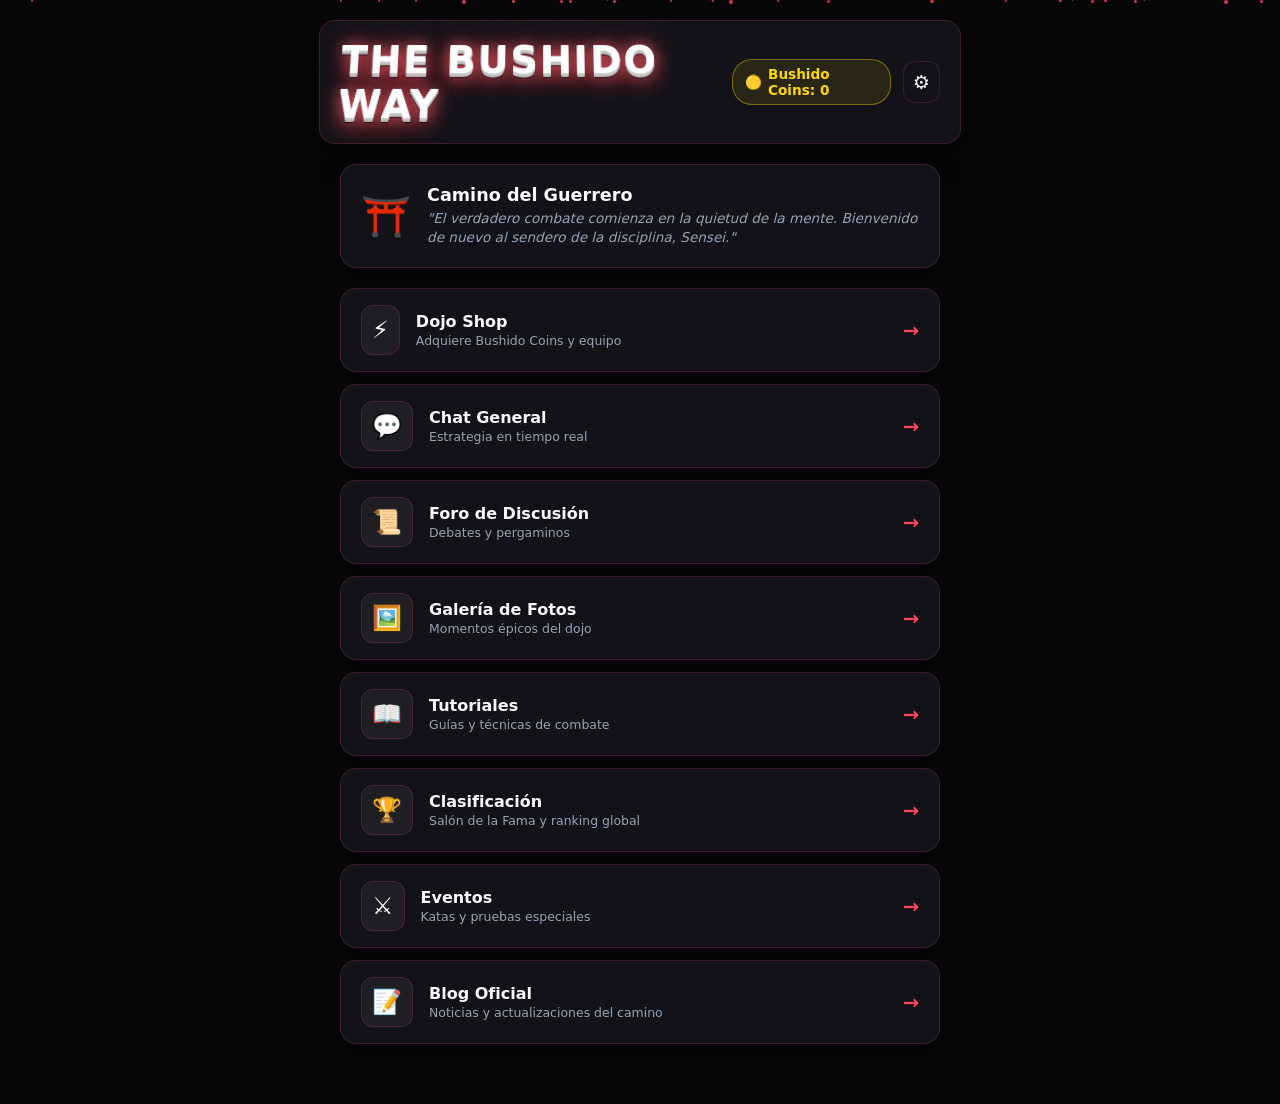
==== commit ae4bb9a1: "Add files via upload" ====
--- a/index.html
+++ b/index.html
@@ -1,114 +1,139 @@
 ﻿<!DOCTYPE html>
-<html lang="es">
+<html lang="es" data-theme="dark">
 <head>
     <meta charset="UTF-8">
     <meta name="viewport" content="width=device-width, initial-scale=1.0">
-    <title>The Bushido Way - Menú Principal</title>
-    <!-- Estilo global con versión actualizada -->
-    <link rel="stylesheet" href="style.css?v=4">
+    <title>The Bushido Way - Dojo Principal</title>
+    <link rel="stylesheet" href="style.css">
 </head>
 <body>
 
-    <!-- Cabecera Principal -->
-    <header class="main-header">
-        <div class="header-top">
-            <h1>THE BUSHIDO WAY</h1>
-            <a href="config.html" class="config-gear-btn" title="Configuración">⚙️</a>
+    <!-- Fondo de Partículas Dinámicas Estilo Galaxia -->
+    <div class="galaxy-particles-container" id="galaxyParticles"></div>
+
+    <!-- Cabecera Principal del Dojo -->
+    <header class="main-dashboard-header">
+        <div class="brand-container">
+            <h1 class="bushido-title-3d" data-text="THE BUSHIDO WAY">THE BUSHIDO WAY</h1>
         </div>
+        
+        <div class="header-actions">
+            <div class="coins-badge">
+                <span class="coin-icon">🟡</span>
+                <span>Bushido Coins: <strong id="bushidoCoinsBalance">0</strong></span>
+            </div>
 
-        <!-- Widget de Monedas en 0 para pruebas de recarga -->
-        <div class="currency-widget" id="currencyWidget">
-            <span class="coin-icon">🟡</span>
-            <span class="coin-label">Bushido Coins:</span>
-            <span id="coinBalance" class="coin-value">0</span>
+            <a href="config.html" class="settings-gear-btn" title="Configuración">
+                ⚙️
+            </a>
         </div>
     </header>
 
-    <!-- Estado del Dojo / Cloud -->
-    <section class="status-section">
-        <div class="cloud-status-badge">
-            <span class="status-dot"></span> Conexión Cloud Sincronizada
+    <!-- Contenido Principal -->
+    <main class="dojo-main-container">
+        <!-- Mensaje de Bienvenida Elegante y Humano -->
+        <section class="welcome-card-zen">
+            <div class="zen-icon">⛩️</div>
+            <div class="zen-content">
+                <h2>Camino del Guerrero</h2>
+                <p id="welcomeMessageText">"El verdadero combate comienza en la quietud de la mente. Bienvenido de nuevo al sendero de la disciplina, Sensei."</p>
+            </div>
+        </section>
+
+        <!-- Menú de Navegación del Dojo (Módulos Esenciales) -->
+        <div class="dojo-nav-list">
+            <a href="shop.html" class="dojo-nav-card">
+                <div class="nav-card-left">
+                    <span class="nav-icon">⚡</span>
+                    <div class="nav-texts">
+                        <h3>Dojo Shop</h3>
+                        <p>Adquiere Bushido Coins y equipo</p>
+                    </div>
+                </div>
+                <span class="nav-arrow">→</span>
+            </a>
+
+            <a href="chat.html" class="dojo-nav-card">
+                <div class="nav-card-left">
+                    <span class="nav-icon">💬</span>
+                    <div class="nav-texts">
+                        <h3>Chat General</h3>
+                        <p>Estrategia en tiempo real</p>
+                    </div>
+                </div>
+                <span class="nav-arrow">→</span>
+            </a>
+
+            <a href="foro.html" class="dojo-nav-card">
+                <div class="nav-card-left">
+                    <span class="nav-icon">📜</span>
+                    <div class="nav-texts">
+                        <h3>Foro de Discusión</h3>
+                        <p>Debates y pergaminos</p>
+                    </div>
+                </div>
+                <span class="nav-arrow">→</span>
+            </a>
+
+            <a href="galeria.html" class="dojo-nav-card">
+                <div class="nav-card-left">
+                    <span class="nav-icon">🖼️</span>
+                    <div class="nav-texts">
+                        <h3>Galería de Fotos</h3>
+                        <p>Momentos épicos del dojo</p>
+                    </div>
+                </div>
+                <span class="nav-arrow">→</span>
+            </a>
+
+            <a href="tutoriales.html" class="dojo-nav-card">
+                <div class="nav-card-left">
+                    <span class="nav-icon">📖</span>
+                    <div class="nav-texts">
+                        <h3>Tutoriales</h3>
+                        <p>Guías y técnicas de combate</p>
+                    </div>
+                </div>
+                <span class="nav-arrow">→</span>
+            </a>
+
+            <a href="clasificacion.html" class="dojo-nav-card">
+                <div class="nav-card-left">
+                    <span class="nav-icon">🏆</span>
+                    <div class="nav-texts">
+                        <h3>Clasificación</h3>
+                        <p>Salón de la Fama y ranking global</p>
+                    </div>
+                </div>
+                <span class="nav-arrow">→</span>
+            </a>
+
+            <a href="eventos.html" class="dojo-nav-card">
+                <div class="nav-card-left">
+                    <span class="nav-icon">⚔️</span>
+                    <div class="nav-texts">
+                        <h3>Eventos</h3>
+                        <p>Katas y pruebas especiales</p>
+                    </div>
+                </div>
+                <span class="nav-arrow">→</span>
+            </a>
+
+            <a href="blog.html" class="dojo-nav-card">
+                <div class="nav-card-left">
+                    <span class="nav-icon">📝</span>
+                    <div class="nav-texts">
+                        <h3>Blog Oficial</h3>
+                        <p>Noticias y actualizaciones del camino</p>
+                    </div>
+                </div>
+                <span class="nav-arrow">→</span>
+            </a>
         </div>
-        <h2>Dojo Central Activo</h2>
-        <p>Sesión segura establecida. Elige tu destino de combate y administra tus recursos.</p>
-    </section>
+    </main>
 
-    <!-- Menú Principal -->
-    <nav class="main-menu">
-        <a href="shop.html" class="menu-card">
-            <div class="menu-icon">⚡</div>
-            <div class="menu-text">
-                <h3>Dojo Shop</h3>
-                <p>Adquiere Bushido Coins y equipo</p>
-            </div>
-            <span class="arrow">&rarr;</span>
-        </a>
-
-        <a href="chats.html" class="menu-card">
-            <div class="menu-icon">💬</div>
-            <div class="menu-text">
-                <h3>Chat General</h3>
-                <p>Estrategia en tiempo real</p>
-            </div>
-            <span class="arrow">&rarr;</span>
-        </a>
-
-        <a href="foro.html" class="menu-card">
-            <div class="menu-icon">📜</div>
-            <div class="menu-text">
-                <h3>Foro de Discusión</h3>
-                <p>Debates y pergaminos</p>
-            </div>
-            <span class="arrow">&rarr;</span>
-        </a>
-
-        <a href="fotos.html" class="menu-card">
-            <div class="menu-icon">🖼️</div>
-            <div class="menu-text">
-                <h3>Galería de Fotos</h3>
-                <p>Momentos épicos del dojo</p>
-            </div>
-            <span class="arrow">&rarr;</span>
-        </a>
-
-        <a href="tutoriales.html" class="menu-card">
-            <div class="menu-icon">📖</div>
-            <div class="menu-text">
-                <h3>Tutoriales</h3>
-                <p>Guías y técnicas de combate</p>
-            </div>
-            <span class="arrow">&rarr;</span>
-        </a>
-
-        <a href="clasificacion.html" class="menu-card">
-            <div class="menu-icon">🏆</div>
-            <div class="menu-text">
-                <h3>Clasificación</h3>
-                <p>Salón de la Fama y ranking global</p>
-            </div>
-            <span class="arrow">&rarr;</span>
-        </a>
-
-        <a href="eventos.html" class="menu-card">
-            <div class="menu-icon">⚔️</div>
-            <div class="menu-text">
-                <h3>Eventos</h3>
-                <p>Katas y pruebas especiales</p>
-            </div>
-            <span class="arrow">&rarr;</span>
-        </a>
-
-        <a href="blog.html" class="menu-card">
-            <div class="menu-icon">📝</div>
-            <div class="menu-text">
-                <h3>Blog Oficial</h3>
-                <p>Noticias y actualizaciones del camino</p>
-            </div>
-            <span class="arrow">&rarr;</span>
-        </a>
-    </nav>
-
-    <!-- Script principal de control -->
-    <script src="script.js"></script>
+    <!-- Archivos JavaScript (El orden es importante) -->
+    <script src="coins-manager.js"></script>
+    <script src="main-dojo.js"></script>
 </body>
 </html>
--- a/style.css
+++ b/style.css
@@ -1,264 +1,396 @@
 ﻿@charset "UTF-8";
 
 :root {
-    --bg-deep: #07070a;
-    --card-bg: #12121c;
+    --bg-main: #07070a;
+    --card-bg: #121218;
+    --text-main: #f8fafc;
+    --text-muted: #94a3b8;
+    --border-color: rgba(255, 71, 87, 0.2);
     --primary-accent: #ff4757;
-    --primary-glow: rgba(255, 71, 87, 0.4);
-    --text-main: #ffffff;
-    --text-muted: #94a3b8;
-    --border-color: rgba(255, 71, 87, 0.3);
-}
-
-* {
-    box-sizing: border-box;
-    margin: 0;
-    padding: 0;
+}
+
+[data-theme="light"] {
+    --bg-main: #f1f5f9;
+    --card-bg: #ffffff;
+    --text-main: #0f172a;
+    --text-muted: #64748b;
+    --border-color: rgba(0, 0, 0, 0.1);
+    --primary-accent: #e84118;
+}
+
+[data-contrast="high"] {
+    --bg-main: #000000 !important;
+    --card-bg: #000000 !important;
+    --text-main: #ffffff !important;
+    --text-muted: #ffff00 !important;
+    --border-color: #ffffff !important;
+    --primary-accent: #ffff00 !important;
 }
 
 body {
-    background-color: var(--bg-deep) !important;
-    color: var(--text-main) !important;
-    font-family: 'Segoe UI', Tahoma, Geneva, Verdana, sans-serif;
+    background-color: var(--bg-main);
+    color: var(--text-main);
     min-height: 100vh;
-    padding: 16px;
     display: flex;
     flex-direction: column;
     align-items: center;
+    padding: 20px;
+    margin: 0;
+    font-family: system-ui, -apple-system, sans-serif;
+    transition: background-color 0.3s ease, color 0.3s ease;
+    overflow-x: hidden;
     position: relative;
-    overflow-x: hidden;
-}
-
-/* --- Partículas de Luces Pequeñas Flotantes (Estilo Luciérnagas Ciberpunk) --- */
-body::before, body::after {
-    content: '';
+}
+
+/* Fondo Galaxia - Partículas Dinámicas */
+.galaxy-particles-container {
     position: fixed;
-    width: 6px;
-    height: 6px;
-    background-color: var(--primary-accent);
+    top: 0; left: 0; width: 100%; height: 100%;
+    pointer-events: none;
+    z-index: 0;
+    overflow: hidden;
+}
+
+.galaxy-star {
+    position: absolute;
+    background: #ff4757;
     border-radius: 50%;
-    box-shadow: 0 0 10px #ff4757, 0 0 20px #ff4757;
-    z-index: -1;
-    pointer-events: none;
-    animation: smallFloatingParticles 8s linear infinite;
-    opacity: 0;
-}
-
-body::before {
-    left: 20%;
-    top: 100%;
-    animation-duration: 7s;
-    animation-delay: 0s;
-}
-
-body::after {
-    left: 75%;
-    top: 100%;
-    animation-duration: 10s;
-    animation-delay: 3s;
-}
-
-@keyframes smallFloatingParticles {
+    animation: starFloat 3s linear infinite;
+    opacity: 0.8;
+}
+
+@keyframes starFloat {
+    0% { transform: translateY(100vh) scale(0.5); opacity: 0; }
+    50% { opacity: 1; }
+    100% { transform: translateY(-10vh) scale(1.2); opacity: 0; }
+}
+
+/* Título 3D con Efecto de Fuego / Energía */
+.bushido-title-3d {
+    position: relative;
+    font-size: clamp(1.5rem, 4vw, 2.4rem);
+    font-weight: 900;
+    letter-spacing: 2px;
+    color: #ffffff;
+    text-transform: uppercase;
+    transform: perspective(500px) rotateX(10deg);
+    text-shadow: 
+        0 1px 0 #ccc,
+        0 2px 0 #c9c9c9,
+        0 3px 0 #bbb,
+        0 4px 0 #b2b2b2,
+        0 5px 0 rgba(0,0,0,0.6),
+        0 10px 20px rgba(255, 71, 87, 0.6),
+        0 0 15px rgba(255, 107, 107, 0.8),
+        0 0 30px rgba(255, 71, 87, 0.5);
+    animation: fireGlowPulse 2.5s ease-in-out infinite alternate;
+    margin: 0;
+}
+
+@keyframes fireGlowPulse {
     0% {
-        transform: translateY(0) translateX(0) scale(0.8);
-        opacity: 0;
-    }
-    20% {
-        opacity: 0.8;
-    }
-    80% {
-        opacity: 0.8;
+        text-shadow: 
+            0 5px 0 rgba(0,0,0,0.6),
+            0 8px 15px rgba(255, 71, 87, 0.5),
+            0 0 20px rgba(255, 165, 2, 0.4);
+        transform: perspective(500px) rotateX(10deg) scale(1);
     }
     100% {
-        transform: translateY(-110vh) translateX(25px) scale(1.2);
-        opacity: 0;
+        text-shadow: 
+            0 5px 0 rgba(0,0,0,0.6),
+            0 12px 25px rgba(255, 71, 87, 0.9),
+            0 0 35px rgba(255, 71, 87, 0.9),
+            0 0 50px rgba(255, 165, 2, 0.7);
+        transform: perspective(500px) rotateX(10deg) scale(1.02);
     }
 }
 
-/* Contenedor maestro adaptativo */
-.main-header, .status-section, .main-menu {
+/* Estructura general de tarjetas y cabeceras */
+.main-dashboard-header, .dojo-main-container, .config-container {
+    position: relative;
+    z-index: 1;
     width: 100%;
     max-width: 600px;
 }
 
-/* Cabecera Principal */
-.main-header {
-    background: var(--card-bg) !important;
-    border: 1px solid var(--border-color) !important;
+.main-dashboard-header {
+    display: flex;
+    justify-content: space-between;
+    align-items: center;
+    background: var(--card-bg);
+    border: 1px solid var(--border-color);
+    padding: 16px 20px;
     border-radius: 16px;
-    padding: 20px;
-    margin-bottom: 16px;
-    box-shadow: 0 8px 32px rgba(0, 0, 0, 0.8);
-}
-
-.header-top {
-    display: flex;
-    justify-content: space-between;
-    align-items: center;
-    margin-bottom: 12px;
-}
-
-.main-header h1 {
-    font-size: clamp(1.2rem, 4vw, 1.5rem);
-    font-weight: 800;
-    color: #ffffff;
-    letter-spacing: 1px;
-}
-
-/* Botón de Configuración */
-.config-gear-btn {
-    background: rgba(255, 71, 87, 0.15);
-    border: 1px solid var(--border-color);
-    width: 42px;
-    height: 42px;
+    margin-bottom: 20px;
+    box-shadow: 0 8px 25px rgba(0, 0, 0, 0.5);
+}
+
+.header-actions {
+    display: flex;
+    align-items: center;
+    gap: 12px;
+}
+
+.coins-badge {
+    background: rgba(255, 215, 0, 0.1);
+    border: 1px solid rgba(255, 215, 0, 0.4);
+    padding: 6px 12px;
+    border-radius: 20px;
+    font-size: 0.85rem;
+    font-weight: 600;
+    color: #ffd700;
+    display: flex;
+    align-items: center;
+    gap: 6px;
+}
+
+.settings-gear-btn {
+    background: var(--card-bg);
+    border: 1px solid var(--border-color);
+    width: 40px;
+    height: 40px;
     border-radius: 12px;
     display: flex;
     align-items: center;
     justify-content: center;
+    text-decoration: none;
     font-size: 1.2rem;
-    text-decoration: none;
-    flex-shrink: 0;
-}
-
-/* Widget de Monedas */
-.currency-widget {
-    display: inline-flex;
-    align-items: center;
-    gap: 8px;
-    background: rgba(0, 0, 0, 0.6);
-    border: 1px solid rgba(255, 215, 0, 0.4);
-    padding: 8px 14px;
-    border-radius: 20px;
-    font-size: clamp(0.85rem, 2.5vw, 0.95rem);
-    font-weight: 700;
-}
-
-.coin-value {
-    color: #ffd700;
-}
-
-/* Sección de Estado Cloud */
-.status-section {
-    background: var(--card-bg) !important;
-    border: 1px solid var(--border-color) !important;
+    color: var(--text-main);
+    transition: transform 0.2s;
+}
+
+.settings-gear-btn:active {
+    transform: scale(0.9);
+}
+
+/* Tarjeta Zen de Bienvenida */
+.welcome-card-zen {
+    background: var(--card-bg);
+    border: 1px solid var(--border-color);
     border-radius: 16px;
     padding: 20px;
     margin-bottom: 20px;
-    box-shadow: 0 8px 32px rgba(0, 0, 0, 0.8);
-}
-
-.cloud-status-badge {
-    display: inline-flex;
-    align-items: center;
-    gap: 6px;
-    background: rgba(46, 213, 115, 0.15);
-    color: #2ed573;
-    padding: 4px 10px;
-    border-radius: 20px;
-    font-size: 0.75rem;
-    font-weight: 600;
-    margin-bottom: 10px;
-    border: 1px solid rgba(46, 213, 115, 0.4);
-}
-
-.status-dot {
-    width: 8px;
-    height: 8px;
-    background-color: #2ed573;
-    border-radius: 50%;
-    box-shadow: 0 0 8px #2ed573;
-}
-
-.status-section h2 {
-    font-size: clamp(1.1rem, 3vw, 1.25rem);
-    margin-bottom: 6px;
-    color: #fff;
-}
-
-.status-section p {
+    display: flex;
+    align-items: center;
+    gap: 16px;
+    box-shadow: 0 6px 20px rgba(0, 0, 0, 0.4);
+}
+
+.zen-icon {
+    font-size: 2.5rem;
+}
+
+.zen-content h2 {
+    font-size: 1.1rem;
+    color: var(--text-main);
+    margin: 0 0 4px 0;
+}
+
+.zen-content p {
+    font-size: 0.85rem;
     color: var(--text-muted);
-    font-size: clamp(0.8rem, 2.5vw, 0.88rem);
+    margin: 0;
+    font-style: italic;
     line-height: 1.4;
 }
 
-/* Menú Principal: Tarjetas 3D Pro Adaptables */
-.main-menu {
+/* Tarjetas de Navegación del Dojo */
+.dojo-nav-list {
     display: flex;
     flex-direction: column;
     gap: 12px;
     padding-bottom: 40px;
 }
 
-.menu-card {
-    display: flex !important;
-    align-items: center !important;
-    justify-content: space-between !important;
-    background: var(--card-bg) !important;
-    border: 1px solid var(--border-color) !important;
-    border-radius: 14px !important;
-    padding: 14px 16px !important;
-    text-decoration: none !important;
-    box-shadow: 0 6px 20px rgba(0, 0, 0, 0.6);
-    transition: transform 0.2s ease, border-color 0.2s ease;
-}
-
-.menu-card:active {
-    transform: scale(0.98);
-}
-
-.menu-icon {
-    font-size: 1.3rem;
-    width: 40px;
-    height: 40px;
-    background: rgba(255, 71, 87, 0.15);
-    border-radius: 10px;
+.dojo-nav-card {
+    background: var(--card-bg);
+    border: 1px solid var(--border-color);
+    border-radius: 16px;
+    padding: 16px 20px;
+    display: flex;
+    justify-content: space-between;
+    align-items: center;
+    text-decoration: none;
+    color: var(--text-main);
+    box-shadow: 0 4px 15px rgba(0, 0, 0, 0.4);
+    transition: transform 0.2s ease, border-color 0.2s ease, background-color 0.2s ease;
+}
+
+.dojo-nav-card:hover {
+    transform: translateY(-2px);
+    border-color: var(--primary-accent);
+    background: rgba(255, 71, 87, 0.05);
+}
+
+.nav-card-left {
+    display: flex;
+    align-items: center;
+    gap: 16px;
+}
+
+.nav-icon {
+    font-size: 1.5rem;
+    background: rgba(255, 255, 255, 0.05);
+    padding: 10px;
+    border-radius: 12px;
+    border: 1px solid var(--border-color);
     display: flex;
     align-items: center;
     justify-content: center;
-    flex-shrink: 0;
-    border: 1px solid rgba(255, 71, 87, 0.3);
-}
-
-.menu-text {
-    flex: 1;
-    margin-left: 12px;
-    overflow: hidden;
-}
-
-.menu-text h3 {
-    font-size: clamp(0.95rem, 2.5vw, 1.05rem);
-    font-weight: 700;
-    color: #ffffff !important;
-    margin-bottom: 2px;
-    white-space: nowrap;
-    overflow: hidden;
-    text-overflow: ellipsis;
-}
-
-.menu-text p {
-    font-size: clamp(0.75rem, 2vw, 0.82rem);
-    color: var(--text-muted) !important;
-    white-space: nowrap;
-    overflow: hidden;
-    text-overflow: ellipsis;
-}
-
-.arrow {
+}
+
+.nav-texts h3 {
+    font-size: 1rem;
+    margin: 0 0 2px 0;
+    color: var(--text-main);
+    font-weight: 600;
+}
+
+.nav-texts p {
+    font-size: 0.78rem;
+    margin: 0;
+    color: var(--text-muted);
+}
+
+.nav-arrow {
     color: var(--primary-accent);
     font-size: 1.2rem;
     font-weight: bold;
+    transition: transform 0.2s;
+}
+
+.dojo-nav-card:hover .nav-arrow {
+    transform: translateX(4px);
+}
+
+/* Tarjetas y Contenedores de Configuración */
+.config-container {
+    display: flex;
+    flex-direction: column;
+    gap: 16px;
+    padding-bottom: 40px;
+}
+
+.config-group-card {
+    background: var(--card-bg);
+    border: 1px solid var(--border-color);
+    border-radius: 16px;
+    padding: 18px;
+    box-shadow: 0 6px 20px rgba(0, 0, 0, 0.4);
+    display: flex;
+    flex-direction: column;
+    gap: 14px;
+}
+
+[data-contrast="high"] .config-group-card {
+    border: 2px solid #ffffff !important;
+    box-shadow: none !important;
+}
+
+.config-group-card h3 {
+    font-size: 1rem;
+    color: var(--text-main);
+    border-bottom: 1px solid var(--border-color);
+    padding-bottom: 8px;
+    margin: 0;
+}
+
+.header-subtitle {
+    color: var(--text-muted);
+    font-size: 0.85rem;
+    margin: 0;
+}
+
+.config-row, .config-row-interactive {
+    display: flex;
+    justify-content: space-between;
+    align-items: center;
+    font-size: 0.9rem;
+    color: var(--text-muted);
+    width: 100%;
+}
+
+.config-row span:last-child {
+    color: var(--text-main);
+    font-weight: 600;
+}
+
+.status-badge {
+    padding: 4px 12px;
+    border-radius: 20px;
+    font-size: 0.75rem;
+    font-weight: 600;
+    display: inline-flex;
+    align-items: center;
+    justify-content: center;
+    background: rgba(46, 213, 115, 0.15);
+    color: #2ed573;
+    border: 1px solid rgba(46, 213, 115, 0.4);
+}
+
+.config-btn {
+    width: 100%;
+    padding: 12px;
+    border-radius: 12px;
+    font-weight: 600;
+    font-size: 0.9rem;
+    cursor: pointer;
+    display: flex;
+    align-items: center;
+    justify-content: center;
+    gap: 10px;
+    border: none;
+    transition: transform 0.1s;
+}
+
+.config-btn:active {
+    transform: scale(0.98);
+}
+
+.google-btn {
+    background: #ffffff;
+    color: #333333;
+}
+
+.switch {
+    position: relative;
+    display: inline-block;
+    width: 44px;
+    height: 24px;
     flex-shrink: 0;
-    margin-left: 8px;
-}
-
-@media (max-width: 360px) {
-    body {
-        padding: 10px;
-    }
-    .main-header, .status-section {
-        padding: 14px;
-    }
-    .menu-card {
-        padding: 12px !important;
-    }
-}+}
+
+.switch input { 
+    opacity: 0;
+    width: 0;
+    height: 0;
+}
+
+.slider {
+    position: absolute;
+    cursor: pointer;
+    top: 0; left: 0; right: 0; bottom: 0;
+    background-color: var(--border-color);
+    transition: .3s;
+    border-radius: 24px;
+}
+
+.slider:before {
+    position: absolute;
+    content: "";
+    height: 18px;
+    width: 18px;
+    left: 3px;
+    bottom: 3px;
+    background-color: white;
+    transition: .3s;
+    border-radius: 50%;
+}
+
+input:checked + .slider {
+    background-color: var(--primary-accent);
+}
+
+input:checked + .slider:before {
+    transform: translateX(20px);
+}
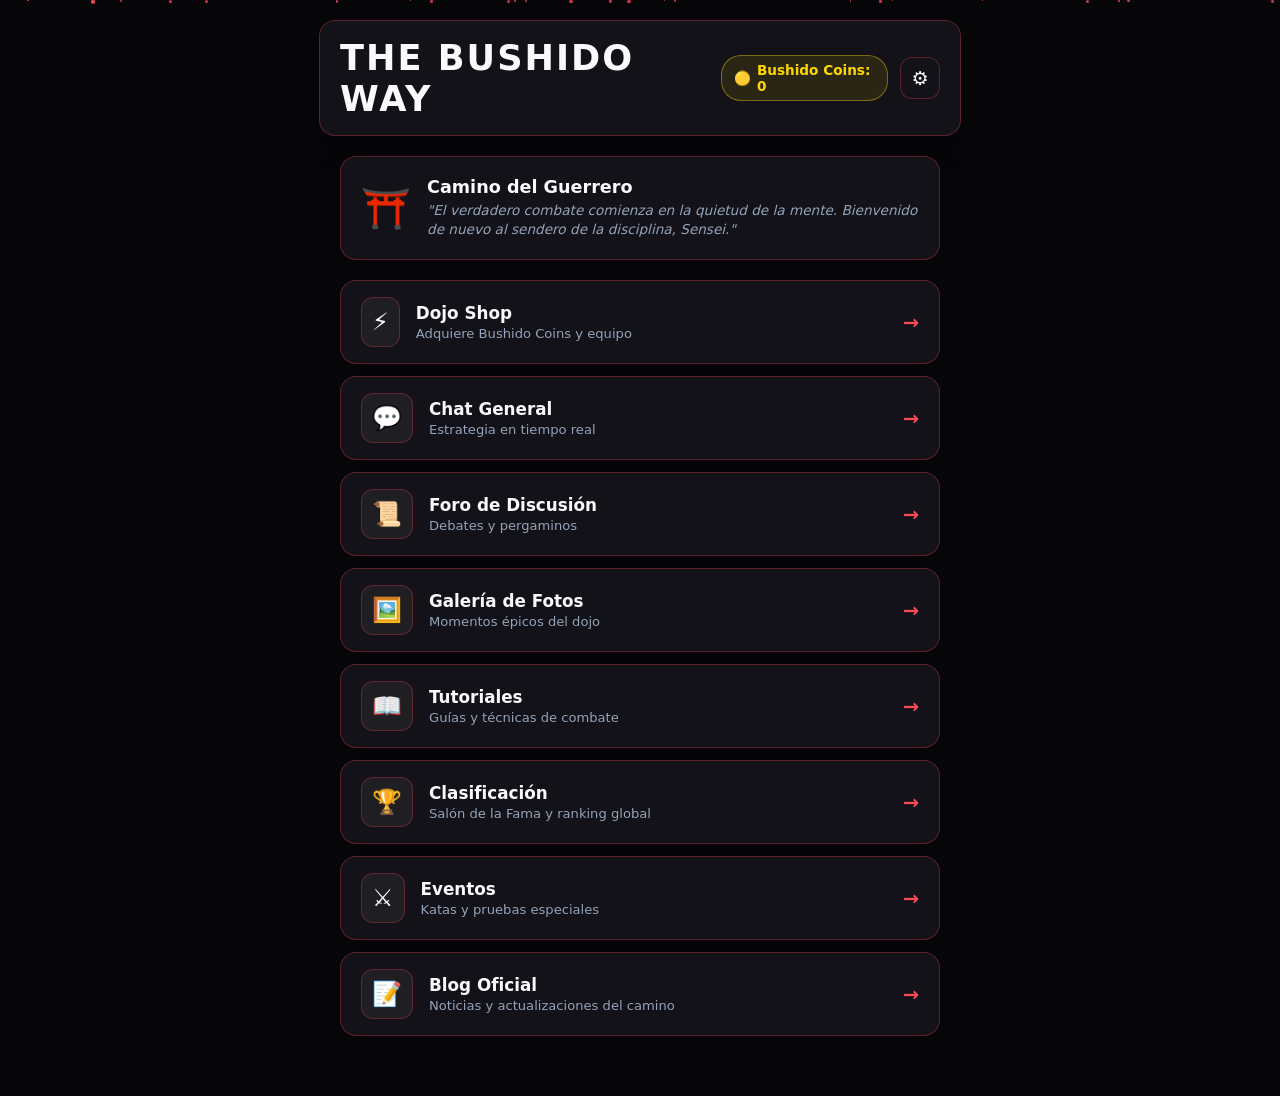
==== commit 7d7e7de9: "Add files via upload" ====
--- a/index.html
+++ b/index.html
@@ -5,6 +5,15 @@
     <meta name="viewport" content="width=device-width, initial-scale=1.0">
     <title>The Bushido Way - Dojo Principal</title>
     <link rel="stylesheet" href="style.css">
+    <!-- Script preventivo inline para carga inmediata del tema guardado -->
+    <script>
+        (function() {
+            const savedTheme = localStorage.getItem('bushido_theme') || 'dark';
+            const isHighContrast = localStorage.getItem('bushido_contrast') === 'true';
+            document.documentElement.setAttribute('data-theme', savedTheme);
+            if (isHighContrast) document.documentElement.setAttribute('data-contrast', 'high');
+        })();
+    </script>
 </head>
 <body>
 
@@ -14,7 +23,7 @@
     <!-- Cabecera Principal del Dojo -->
     <header class="main-dashboard-header">
         <div class="brand-container">
-            <h1 class="bushido-title-3d" data-text="THE BUSHIDO WAY">THE BUSHIDO WAY</h1>
+            <h1 class="bushido-title-3d">THE BUSHIDO WAY</h1>
         </div>
         
         <div class="header-actions">
@@ -31,7 +40,7 @@
 
     <!-- Contenido Principal -->
     <main class="dojo-main-container">
-        <!-- Mensaje de Bienvenida Elegante y Humano -->
+        <!-- Mensaje de Bienvenida Zen -->
         <section class="welcome-card-zen">
             <div class="zen-icon">⛩️</div>
             <div class="zen-content">
@@ -40,7 +49,7 @@
             </div>
         </section>
 
-        <!-- Menú de Navegación del Dojo (Módulos Esenciales) -->
+        <!-- Menú de Navegación del Dojo -->
         <div class="dojo-nav-list">
             <a href="shop.html" class="dojo-nav-card">
                 <div class="nav-card-left">
@@ -132,7 +141,7 @@
         </div>
     </main>
 
-    <!-- Archivos JavaScript (El orden es importante) -->
+    <!-- Archivos JavaScript Modulares -->
     <script src="coins-manager.js"></script>
     <script src="main-dojo.js"></script>
 </body>
--- a/style.css
+++ b/style.css
@@ -5,7 +5,7 @@
     --card-bg: #121218;
     --text-main: #f8fafc;
     --text-muted: #94a3b8;
-    --border-color: rgba(255, 71, 87, 0.2);
+    --border-color: rgba(255, 71, 87, 0.3);
     --primary-accent: #ff4757;
 }
 
@@ -13,8 +13,8 @@
     --bg-main: #f1f5f9;
     --card-bg: #ffffff;
     --text-main: #0f172a;
-    --text-muted: #64748b;
-    --border-color: rgba(0, 0, 0, 0.1);
+    --text-muted: #475569;
+    --border-color: rgba(0, 0, 0, 0.15);
     --primary-accent: #e84118;
 }
 
@@ -65,48 +65,19 @@
     100% { transform: translateY(-10vh) scale(1.2); opacity: 0; }
 }
 
-/* Título 3D con Efecto de Fuego / Energía */
+/* Título 3D */
 .bushido-title-3d {
     position: relative;
-    font-size: clamp(1.5rem, 4vw, 2.4rem);
+    font-size: clamp(1.3rem, 3.5vw, 2.2rem);
     font-weight: 900;
     letter-spacing: 2px;
-    color: #ffffff;
+    color: var(--text-main);
     text-transform: uppercase;
-    transform: perspective(500px) rotateX(10deg);
-    text-shadow: 
-        0 1px 0 #ccc,
-        0 2px 0 #c9c9c9,
-        0 3px 0 #bbb,
-        0 4px 0 #b2b2b2,
-        0 5px 0 rgba(0,0,0,0.6),
-        0 10px 20px rgba(255, 71, 87, 0.6),
-        0 0 15px rgba(255, 107, 107, 0.8),
-        0 0 30px rgba(255, 71, 87, 0.5);
-    animation: fireGlowPulse 2.5s ease-in-out infinite alternate;
-    margin: 0;
-}
-
-@keyframes fireGlowPulse {
-    0% {
-        text-shadow: 
-            0 5px 0 rgba(0,0,0,0.6),
-            0 8px 15px rgba(255, 71, 87, 0.5),
-            0 0 20px rgba(255, 165, 2, 0.4);
-        transform: perspective(500px) rotateX(10deg) scale(1);
-    }
-    100% {
-        text-shadow: 
-            0 5px 0 rgba(0,0,0,0.6),
-            0 12px 25px rgba(255, 71, 87, 0.9),
-            0 0 35px rgba(255, 71, 87, 0.9),
-            0 0 50px rgba(255, 165, 2, 0.7);
-        transform: perspective(500px) rotateX(10deg) scale(1.02);
-    }
-}
-
-/* Estructura general de tarjetas y cabeceras */
-.main-dashboard-header, .dojo-main-container, .config-container {
+    margin: 0;
+}
+
+/* Estructura general */
+.main-dashboard-header, .dojo-main-container {
     position: relative;
     z-index: 1;
     width: 100%;
@@ -123,6 +94,11 @@
     border-radius: 16px;
     margin-bottom: 20px;
     box-shadow: 0 8px 25px rgba(0, 0, 0, 0.5);
+}
+
+.brand-container {
+    display: flex;
+    flex-direction: column;
 }
 
 .header-actions {
@@ -156,7 +132,7 @@
     text-decoration: none;
     font-size: 1.2rem;
     color: var(--text-main);
-    transition: transform 0.2s;
+    transition: transform 0.2s, border-color 0.2s;
 }
 
 .settings-gear-btn:active {
@@ -194,7 +170,7 @@
     line-height: 1.4;
 }
 
-/* Tarjetas de Navegación del Dojo */
+/* Tarjetas de Navegación del Dojo (Legibilidad alta garantizada) */
 .dojo-nav-list {
     display: flex;
     flex-direction: column;
@@ -219,7 +195,7 @@
 .dojo-nav-card:hover {
     transform: translateY(-2px);
     border-color: var(--primary-accent);
-    background: rgba(255, 71, 87, 0.05);
+    background: rgba(255, 71, 87, 0.08);
 }
 
 .nav-card-left {
@@ -240,14 +216,14 @@
 }
 
 .nav-texts h3 {
-    font-size: 1rem;
-    margin: 0 0 2px 0;
+    font-size: 1.05rem;
+    margin: 0 0 3px 0;
     color: var(--text-main);
     font-weight: 600;
 }
 
 .nav-texts p {
-    font-size: 0.78rem;
+    font-size: 0.82rem;
     margin: 0;
     color: var(--text-muted);
 }
@@ -261,136 +237,4 @@
 
 .dojo-nav-card:hover .nav-arrow {
     transform: translateX(4px);
-}
-
-/* Tarjetas y Contenedores de Configuración */
-.config-container {
-    display: flex;
-    flex-direction: column;
-    gap: 16px;
-    padding-bottom: 40px;
-}
-
-.config-group-card {
-    background: var(--card-bg);
-    border: 1px solid var(--border-color);
-    border-radius: 16px;
-    padding: 18px;
-    box-shadow: 0 6px 20px rgba(0, 0, 0, 0.4);
-    display: flex;
-    flex-direction: column;
-    gap: 14px;
-}
-
-[data-contrast="high"] .config-group-card {
-    border: 2px solid #ffffff !important;
-    box-shadow: none !important;
-}
-
-.config-group-card h3 {
-    font-size: 1rem;
-    color: var(--text-main);
-    border-bottom: 1px solid var(--border-color);
-    padding-bottom: 8px;
-    margin: 0;
-}
-
-.header-subtitle {
-    color: var(--text-muted);
-    font-size: 0.85rem;
-    margin: 0;
-}
-
-.config-row, .config-row-interactive {
-    display: flex;
-    justify-content: space-between;
-    align-items: center;
-    font-size: 0.9rem;
-    color: var(--text-muted);
-    width: 100%;
-}
-
-.config-row span:last-child {
-    color: var(--text-main);
-    font-weight: 600;
-}
-
-.status-badge {
-    padding: 4px 12px;
-    border-radius: 20px;
-    font-size: 0.75rem;
-    font-weight: 600;
-    display: inline-flex;
-    align-items: center;
-    justify-content: center;
-    background: rgba(46, 213, 115, 0.15);
-    color: #2ed573;
-    border: 1px solid rgba(46, 213, 115, 0.4);
-}
-
-.config-btn {
-    width: 100%;
-    padding: 12px;
-    border-radius: 12px;
-    font-weight: 600;
-    font-size: 0.9rem;
-    cursor: pointer;
-    display: flex;
-    align-items: center;
-    justify-content: center;
-    gap: 10px;
-    border: none;
-    transition: transform 0.1s;
-}
-
-.config-btn:active {
-    transform: scale(0.98);
-}
-
-.google-btn {
-    background: #ffffff;
-    color: #333333;
-}
-
-.switch {
-    position: relative;
-    display: inline-block;
-    width: 44px;
-    height: 24px;
-    flex-shrink: 0;
-}
-
-.switch input { 
-    opacity: 0;
-    width: 0;
-    height: 0;
-}
-
-.slider {
-    position: absolute;
-    cursor: pointer;
-    top: 0; left: 0; right: 0; bottom: 0;
-    background-color: var(--border-color);
-    transition: .3s;
-    border-radius: 24px;
-}
-
-.slider:before {
-    position: absolute;
-    content: "";
-    height: 18px;
-    width: 18px;
-    left: 3px;
-    bottom: 3px;
-    background-color: white;
-    transition: .3s;
-    border-radius: 50%;
-}
-
-input:checked + .slider {
-    background-color: var(--primary-accent);
-}
-
-input:checked + .slider:before {
-    transform: translateX(20px);
-}
+}
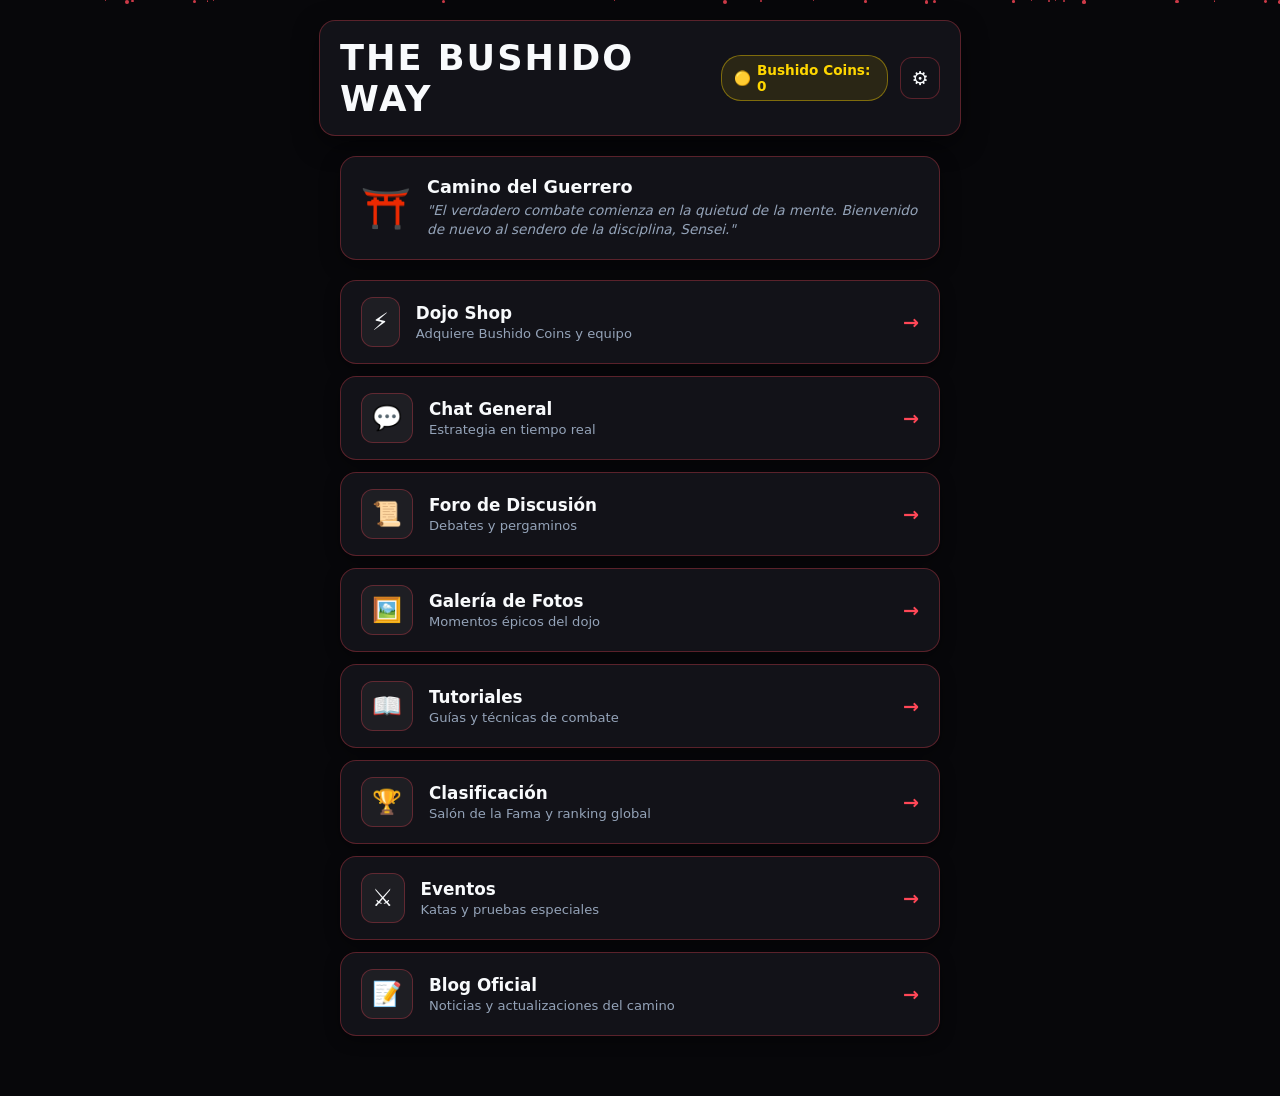
==== commit 4f319a3e: "Add files via upload" ====
--- a/index.html
+++ b/index.html
@@ -49,7 +49,7 @@
             </div>
         </section>
 
-        <!-- Menú de Navegación del Dojo -->
+        <!-- Menú de Navegación del Dojo con rutas corregidas -->
         <div class="dojo-nav-list">
             <a href="shop.html" class="dojo-nav-card">
                 <div class="nav-card-left">
@@ -62,7 +62,8 @@
                 <span class="nav-arrow">→</span>
             </a>
 
-            <a href="chat.html" class="dojo-nav-card">
+            <!-- Enlace corregido a chats.html -->
+            <a href="chats.html" class="dojo-nav-card">
                 <div class="nav-card-left">
                     <span class="nav-icon">💬</span>
                     <div class="nav-texts">
@@ -84,7 +85,8 @@
                 <span class="nav-arrow">→</span>
             </a>
 
-            <a href="galeria.html" class="dojo-nav-card">
+            <!-- Enlace corregido a fotos.html -->
+            <a href="fotos.html" class="dojo-nav-card">
                 <div class="nav-card-left">
                     <span class="nav-icon">🖼️</span>
                     <div class="nav-texts">
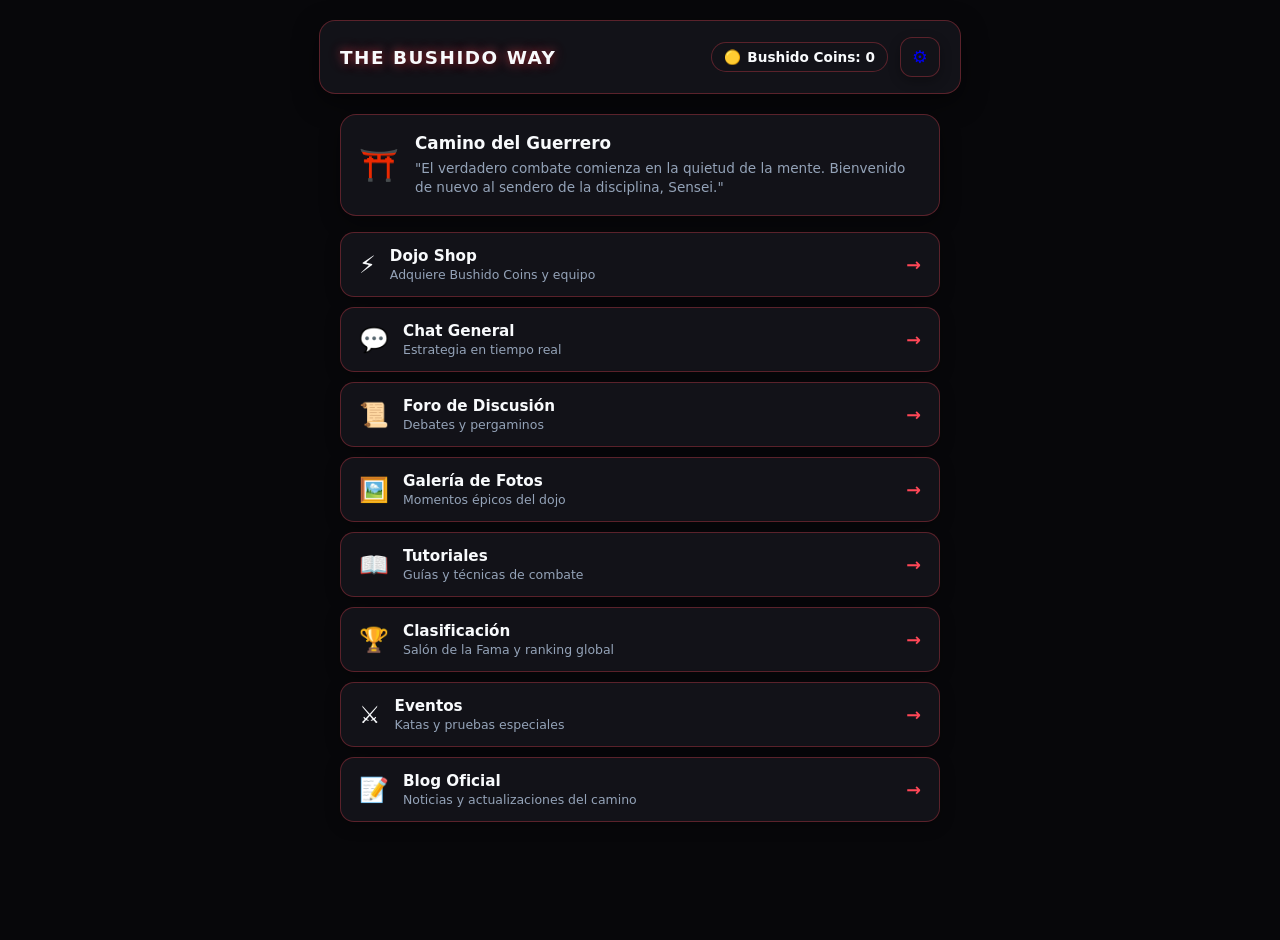
==== commit 9de763e9: "Add files via upload" ====
--- a/index.html
+++ b/index.html
@@ -4,7 +4,8 @@
     <meta charset="UTF-8">
     <meta name="viewport" content="width=device-width, initial-scale=1.0">
     <title>The Bushido Way - Dojo Principal</title>
-    <link rel="stylesheet" href="style.css">
+    <!-- Añadido sufijo de versión para forzar la recarga inmediata en móviles y evitar caché -->
+    <link rel="stylesheet" href="style.css?v=2.6">
     <!-- Script preventivo inline para carga inmediata del tema guardado -->
     <script>
         (function() {
--- a/style.css
+++ b/style.css
@@ -7,6 +7,9 @@
     --text-muted: #94a3b8;
     --border-color: rgba(255, 71, 87, 0.3);
     --primary-accent: #ff4757;
+    --fire-glow-base: rgba(255, 71, 87, 0.5); /* Brillo rojizo base permanente */
+    --fire-glow-peak: rgba(255, 107, 129, 0.9); /* Intensidad máxima de la llama */
+    --fire-accent-peak: rgba(255, 165, 2, 0.7); /* Destello dorado en la cresta */
 }
 
 [data-theme="light"] {
@@ -14,8 +17,11 @@
     --card-bg: #ffffff;
     --text-main: #0f172a;
     --text-muted: #475569;
-    --border-color: rgba(0, 0, 0, 0.15);
+    --border-color: rgba(232, 65, 24, 0.25);
     --primary-accent: #e84118;
+    --fire-glow-base: rgba(232, 65, 24, 0.4);
+    --fire-glow-peak: rgba(255, 121, 63, 0.8);
+    --fire-accent-peak: rgba(241, 196, 15, 0.6);
 }
 
 [data-contrast="high"] {
@@ -25,6 +31,9 @@
     --text-muted: #ffff00 !important;
     --border-color: #ffffff !important;
     --primary-accent: #ffff00 !important;
+    --fire-glow-base: #ff0000 !important;
+    --fire-glow-peak: #ff4500 !important;
+    --fire-accent-peak: #ffff00 !important;
 }
 
 body {
@@ -38,53 +47,24 @@
     margin: 0;
     font-family: system-ui, -apple-system, sans-serif;
     transition: background-color 0.3s ease, color 0.3s ease;
-    overflow-x: hidden;
-    position: relative;
-}
-
-/* Fondo Galaxia - Partículas Dinámicas */
+}
+
 .galaxy-particles-container {
     position: fixed;
-    top: 0; left: 0; width: 100%; height: 100%;
+    top: 0;
+    left: 0;
+    width: 100%;
+    height: 100%;
     pointer-events: none;
     z-index: 0;
-    overflow: hidden;
-}
-
-.galaxy-star {
-    position: absolute;
-    background: #ff4757;
-    border-radius: 50%;
-    animation: starFloat 3s linear infinite;
-    opacity: 0.8;
-}
-
-@keyframes starFloat {
-    0% { transform: translateY(100vh) scale(0.5); opacity: 0; }
-    50% { opacity: 1; }
-    100% { transform: translateY(-10vh) scale(1.2); opacity: 0; }
-}
-
-/* Título 3D */
-.bushido-title-3d {
+    opacity: 0.6;
+}
+
+.main-dashboard-header {
     position: relative;
-    font-size: clamp(1.3rem, 3.5vw, 2.2rem);
-    font-weight: 900;
-    letter-spacing: 2px;
-    color: var(--text-main);
-    text-transform: uppercase;
-    margin: 0;
-}
-
-/* Estructura general */
-.main-dashboard-header, .dojo-main-container {
-    position: relative;
-    z-index: 1;
+    z-index: 2;
     width: 100%;
     max-width: 600px;
-}
-
-.main-dashboard-header {
     display: flex;
     justify-content: space-between;
     align-items: center;
@@ -96,9 +76,40 @@
     box-shadow: 0 8px 25px rgba(0, 0, 0, 0.5);
 }
 
-.brand-container {
-    display: flex;
-    flex-direction: column;
+/* ===================================================================
+   TÍTULO 3D CON EFECTO DE FUEGO RESPIRANTE Y BRILLO ROJIZO PERMANENTE
+   ================================================================ */
+.bushido-title-3d {
+    font-size: 1.15rem; /* Tamaño optimizado y elegante para PC y móviles */
+    font-weight: 900;
+    letter-spacing: 1.5px;
+    text-transform: uppercase;
+    margin: 0;
+    position: relative;
+    color: var(--text-main);
+    /* Sombra base que asegura que NUNCA se apague por completo, manteniendo el brillo rojizo */
+    text-shadow: 
+        0 0 8px var(--fire-glow-base),
+        0 0 15px rgba(255, 71, 87, 0.3),
+        2px 2px 4px rgba(0, 0, 0, 0.8);
+    animation: fireBreathing 3s infinite alternate ease-in-out;
+}
+
+/* Animación donde el fuego pulsa (se enciende y atenúa suavemente sin apagarse) */
+@keyframes fireBreathing {
+    0% {
+        text-shadow: 
+            0 0 6px var(--fire-glow-base),
+            0 0 12px rgba(255, 71, 87, 0.25),
+            2px 2px 4px rgba(0, 0, 0, 0.8);
+    }
+    100% {
+        text-shadow: 
+            0 0 14px var(--fire-glow-peak),
+            0 0 25px var(--fire-accent-peak),
+            0 0 35px rgba(255, 107, 129, 0.5),
+            2px 2px 5px rgba(0, 0, 0, 0.9);
+    }
 }
 
 .header-actions {
@@ -108,133 +119,119 @@
 }
 
 .coins-badge {
-    background: rgba(255, 215, 0, 0.1);
-    border: 1px solid rgba(255, 215, 0, 0.4);
+    background: var(--card-bg);
+    border: 1px solid var(--border-color);
     padding: 6px 12px;
     border-radius: 20px;
+    display: flex;
+    align-items: center;
+    gap: 6px;
     font-size: 0.85rem;
     font-weight: 600;
-    color: #ffd700;
-    display: flex;
-    align-items: center;
-    gap: 6px;
 }
 
 .settings-gear-btn {
     background: var(--card-bg);
     border: 1px solid var(--border-color);
-    width: 40px;
-    height: 40px;
+    width: 38px;
+    height: 38px;
     border-radius: 12px;
     display: flex;
     align-items: center;
     justify-content: center;
     text-decoration: none;
-    font-size: 1.2rem;
-    color: var(--text-main);
-    transition: transform 0.2s, border-color 0.2s;
-}
-
-.settings-gear-btn:active {
-    transform: scale(0.9);
-}
-
-/* Tarjeta Zen de Bienvenida */
+    font-size: 1.1rem;
+    box-shadow: 0 4px 12px rgba(0,0,0,0.3);
+}
+
+.dojo-main-container {
+    position: relative;
+    z-index: 2;
+    width: 100%;
+    max-width: 600px;
+    display: flex;
+    flex-direction: column;
+    gap: 16px;
+}
+
 .welcome-card-zen {
     background: var(--card-bg);
     border: 1px solid var(--border-color);
     border-radius: 16px;
-    padding: 20px;
-    margin-bottom: 20px;
-    display: flex;
-    align-items: center;
+    padding: 18px;
+    display: flex;
     gap: 16px;
+    align-items: center;
     box-shadow: 0 6px 20px rgba(0, 0, 0, 0.4);
 }
 
 .zen-icon {
-    font-size: 2.5rem;
+    font-size: 2rem;
 }
 
 .zen-content h2 {
-    font-size: 1.1rem;
-    color: var(--text-main);
-    margin: 0 0 4px 0;
+    font-size: 1.05rem;
+    margin: 0 0 6px 0;
+    color: var(--text-main);
 }
 
 .zen-content p {
     font-size: 0.85rem;
     color: var(--text-muted);
     margin: 0;
-    font-style: italic;
     line-height: 1.4;
 }
 
-/* Tarjetas de Navegación del Dojo (Legibilidad alta garantizada) */
 .dojo-nav-list {
     display: flex;
     flex-direction: column;
-    gap: 12px;
-    padding-bottom: 40px;
+    gap: 10px;
 }
 
 .dojo-nav-card {
     background: var(--card-bg);
     border: 1px solid var(--border-color);
-    border-radius: 16px;
-    padding: 16px 20px;
+    border-radius: 14px;
+    padding: 14px 18px;
     display: flex;
     justify-content: space-between;
     align-items: center;
     text-decoration: none;
     color: var(--text-main);
-    box-shadow: 0 4px 15px rgba(0, 0, 0, 0.4);
-    transition: transform 0.2s ease, border-color 0.2s ease, background-color 0.2s ease;
+    transition: transform 0.2s ease, border-color 0.2s ease, box-shadow 0.2s ease;
+    box-shadow: 0 4px 15px rgba(0, 0, 0, 0.3);
 }
 
 .dojo-nav-card:hover {
     transform: translateY(-2px);
     border-color: var(--primary-accent);
-    background: rgba(255, 71, 87, 0.08);
+    box-shadow: 0 6px 20px var(--fire-glow-base);
 }
 
 .nav-card-left {
     display: flex;
     align-items: center;
-    gap: 16px;
+    gap: 14px;
 }
 
 .nav-icon {
     font-size: 1.5rem;
-    background: rgba(255, 255, 255, 0.05);
-    padding: 10px;
-    border-radius: 12px;
-    border: 1px solid var(--border-color);
-    display: flex;
-    align-items: center;
-    justify-content: center;
 }
 
 .nav-texts h3 {
-    font-size: 1.05rem;
-    margin: 0 0 3px 0;
-    color: var(--text-main);
-    font-weight: 600;
+    font-size: 0.95rem;
+    margin: 0 0 2px 0;
+    color: var(--text-main);
 }
 
 .nav-texts p {
-    font-size: 0.82rem;
-    margin: 0;
+    font-size: 0.78rem;
     color: var(--text-muted);
+    margin: 0;
 }
 
 .nav-arrow {
     color: var(--primary-accent);
-    font-size: 1.2rem;
     font-weight: bold;
-    transition: transform 0.2s;
-}
-
-.dojo-nav-card:hover .nav-arrow {
-    transform: translateX(4px);
+    font-size: 1.1rem;
 }
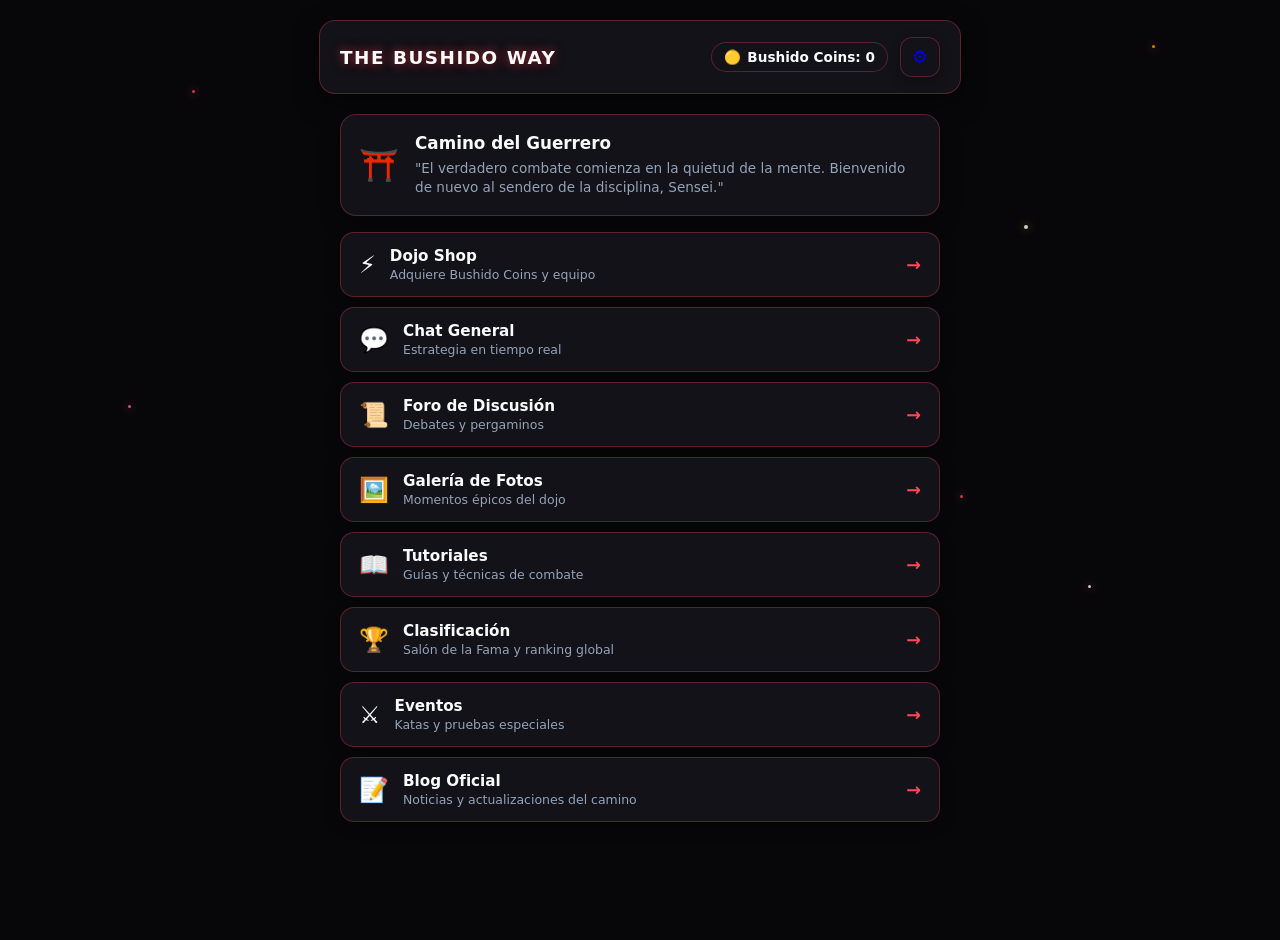
==== commit ae5e9d0c: "Add files via upload" ====
--- a/index.html
+++ b/index.html
@@ -4,9 +4,8 @@
     <meta charset="UTF-8">
     <meta name="viewport" content="width=device-width, initial-scale=1.0">
     <title>The Bushido Way - Dojo Principal</title>
-    <!-- Añadido sufijo de versión para forzar la recarga inmediata en móviles y evitar caché -->
-    <link rel="stylesheet" href="style.css?v=2.6">
-    <!-- Script preventivo inline para carga inmediata del tema guardado -->
+    <!-- Sufijo de versión actualizado para forzar la recarga inmediata en móviles -->
+    <link rel="stylesheet" href="style.css?v=2.7">
     <script>
         (function() {
             const savedTheme = localStorage.getItem('bushido_theme') || 'dark';
@@ -18,8 +17,19 @@
 </head>
 <body>
 
-    <!-- Fondo de Partículas Dinámicas Estilo Galaxia -->
-    <div class="galaxy-particles-container" id="galaxyParticles"></div>
+    <!-- Fondo de Partículas Dinámicas Estilo Galaxia con animación fluida y visible -->
+    <div class="galaxy-particles-container" id="galaxyParticles">
+        <div class="star-particle p1"></div>
+        <div class="star-particle p2"></div>
+        <div class="star-particle p3"></div>
+        <div class="star-particle p4"></div>
+        <div class="star-particle p5"></div>
+        <div class="star-particle p6"></div>
+        <div class="star-particle p7"></div>
+        <div class="star-particle p8"></div>
+        <div class="star-particle p9"></div>
+        <div class="star-particle p10"></div>
+    </div>
 
     <!-- Cabecera Principal del Dojo -->
     <header class="main-dashboard-header">
@@ -50,7 +60,7 @@
             </div>
         </section>
 
-        <!-- Menú de Navegación del Dojo con rutas corregidas -->
+        <!-- Menú de Navegación del Dojo -->
         <div class="dojo-nav-list">
             <a href="shop.html" class="dojo-nav-card">
                 <div class="nav-card-left">
@@ -63,7 +73,6 @@
                 <span class="nav-arrow">→</span>
             </a>
 
-            <!-- Enlace corregido a chats.html -->
             <a href="chats.html" class="dojo-nav-card">
                 <div class="nav-card-left">
                     <span class="nav-icon">💬</span>
@@ -86,7 +95,6 @@
                 <span class="nav-arrow">→</span>
             </a>
 
-            <!-- Enlace corregido a fotos.html -->
             <a href="fotos.html" class="dojo-nav-card">
                 <div class="nav-card-left">
                     <span class="nav-icon">🖼️</span>
@@ -144,7 +152,6 @@
         </div>
     </main>
 
-    <!-- Archivos JavaScript Modulares -->
     <script src="coins-manager.js"></script>
     <script src="main-dojo.js"></script>
 </body>
--- a/style.css
+++ b/style.css
@@ -7,9 +7,9 @@
     --text-muted: #94a3b8;
     --border-color: rgba(255, 71, 87, 0.3);
     --primary-accent: #ff4757;
-    --fire-glow-base: rgba(255, 71, 87, 0.5); /* Brillo rojizo base permanente */
-    --fire-glow-peak: rgba(255, 107, 129, 0.9); /* Intensidad máxima de la llama */
-    --fire-accent-peak: rgba(255, 165, 2, 0.7); /* Destello dorado en la cresta */
+    --fire-glow-base: rgba(255, 71, 87, 0.5);   
+    --fire-glow-peak: rgba(255, 107, 129, 0.9); 
+    --fire-accent-peak: rgba(255, 165, 2, 0.7);  
 }
 
 [data-theme="light"] {
@@ -47,8 +47,12 @@
     margin: 0;
     font-family: system-ui, -apple-system, sans-serif;
     transition: background-color 0.3s ease, color 0.3s ease;
-}
-
+    overflow-x: hidden;
+}
+
+/* ===================================================================
+   LUCES DE GALAXIA ESTELAR (Movimiento dinámico, fluido y visible)
+   ================================================================ */
 .galaxy-particles-container {
     position: fixed;
     top: 0;
@@ -57,7 +61,46 @@
     height: 100%;
     pointer-events: none;
     z-index: 0;
-    opacity: 0.6;
+    overflow: hidden;
+}
+
+.star-particle {
+    position: absolute;
+    width: 3px;
+    height: 3px;
+    background: #ffffff;
+    border-radius: 50%;
+    box-shadow: 0 0 8px #ff4757, 0 0 14px #ff6b81;
+    opacity: 0.8;
+    animation: galaxyDrift 6s infinite linear;
+}
+
+/* Posiciones y velocidades armoniosas para que se noten vivas y hermosas */
+.star-particle.p1 { top: 10%; left: 15%; animation-duration: 4.5s; animation-delay: 0s; background: #ff4757; }
+.star-particle.p2 { top: 25%; left: 80%; animation-duration: 5.2s; animation-delay: 1s; width: 4px; height: 4px; box-shadow: 0 0 10px #ffa502; }
+.star-particle.p3 { top: 45%; left: 10%; animation-duration: 3.8s; animation-delay: 0.5s; background: #ff6b81; }
+.star-particle.p4 { top: 65%; left: 85%; animation-duration: 6.0s; animation-delay: 2s; width: 3px; height: 3px; }
+.star-particle.p5 { top: 80%; left: 30%; animation-duration: 4.0s; animation-delay: 1.5s; background: #ffa502; box-shadow: 0 0 10px #ff4757; }
+.star-particle.p6 { top: 15%; left: 60%; animation-duration: 5.5s; animation-delay: 2.5s; width: 4px; height: 4px; }
+.star-particle.p7 { top: 35%; left: 40%; animation-duration: 4.2s; animation-delay: 0.8s; background: #ffffff; }
+.star-particle.p8 { top: 55%; left: 75%; animation-duration: 4.8s; animation-delay: 1.2s; background: #ff4757; }
+.star-particle.p9 { top: 90%; left: 70%; animation-duration: 5.0s; animation-delay: 0.3s; width: 3px; height: 3px; }
+.star-particle.p10 { top: 5%; left: 90%; animation-duration: 3.5s; animation-delay: 1.8s; background: #ffa502; }
+
+@keyframes galaxyDrift {
+    0% {
+        transform: translateY(0px) translateX(0px) scale(0.8);
+        opacity: 0.3;
+    }
+    50% {
+        transform: translateY(-40px) translateX(25px) scale(1.2);
+        opacity: 1;
+        box-shadow: 0 0 12px #ff4757, 0 0 20px #ffa502;
+    }
+    100% {
+        transform: translateY(-80px) translateX(-20px) scale(0.8);
+        opacity: 0.3;
+    }
 }
 
 .main-dashboard-header {
@@ -80,14 +123,13 @@
    TÍTULO 3D CON EFECTO DE FUEGO RESPIRANTE Y BRILLO ROJIZO PERMANENTE
    ================================================================ */
 .bushido-title-3d {
-    font-size: 1.15rem; /* Tamaño optimizado y elegante para PC y móviles */
+    font-size: 1.15rem; 
     font-weight: 900;
     letter-spacing: 1.5px;
     text-transform: uppercase;
     margin: 0;
     position: relative;
     color: var(--text-main);
-    /* Sombra base que asegura que NUNCA se apague por completo, manteniendo el brillo rojizo */
     text-shadow: 
         0 0 8px var(--fire-glow-base),
         0 0 15px rgba(255, 71, 87, 0.3),
@@ -95,7 +137,6 @@
     animation: fireBreathing 3s infinite alternate ease-in-out;
 }
 
-/* Animación donde el fuego pulsa (se enciende y atenúa suavemente sin apagarse) */
 @keyframes fireBreathing {
     0% {
         text-shadow: 
